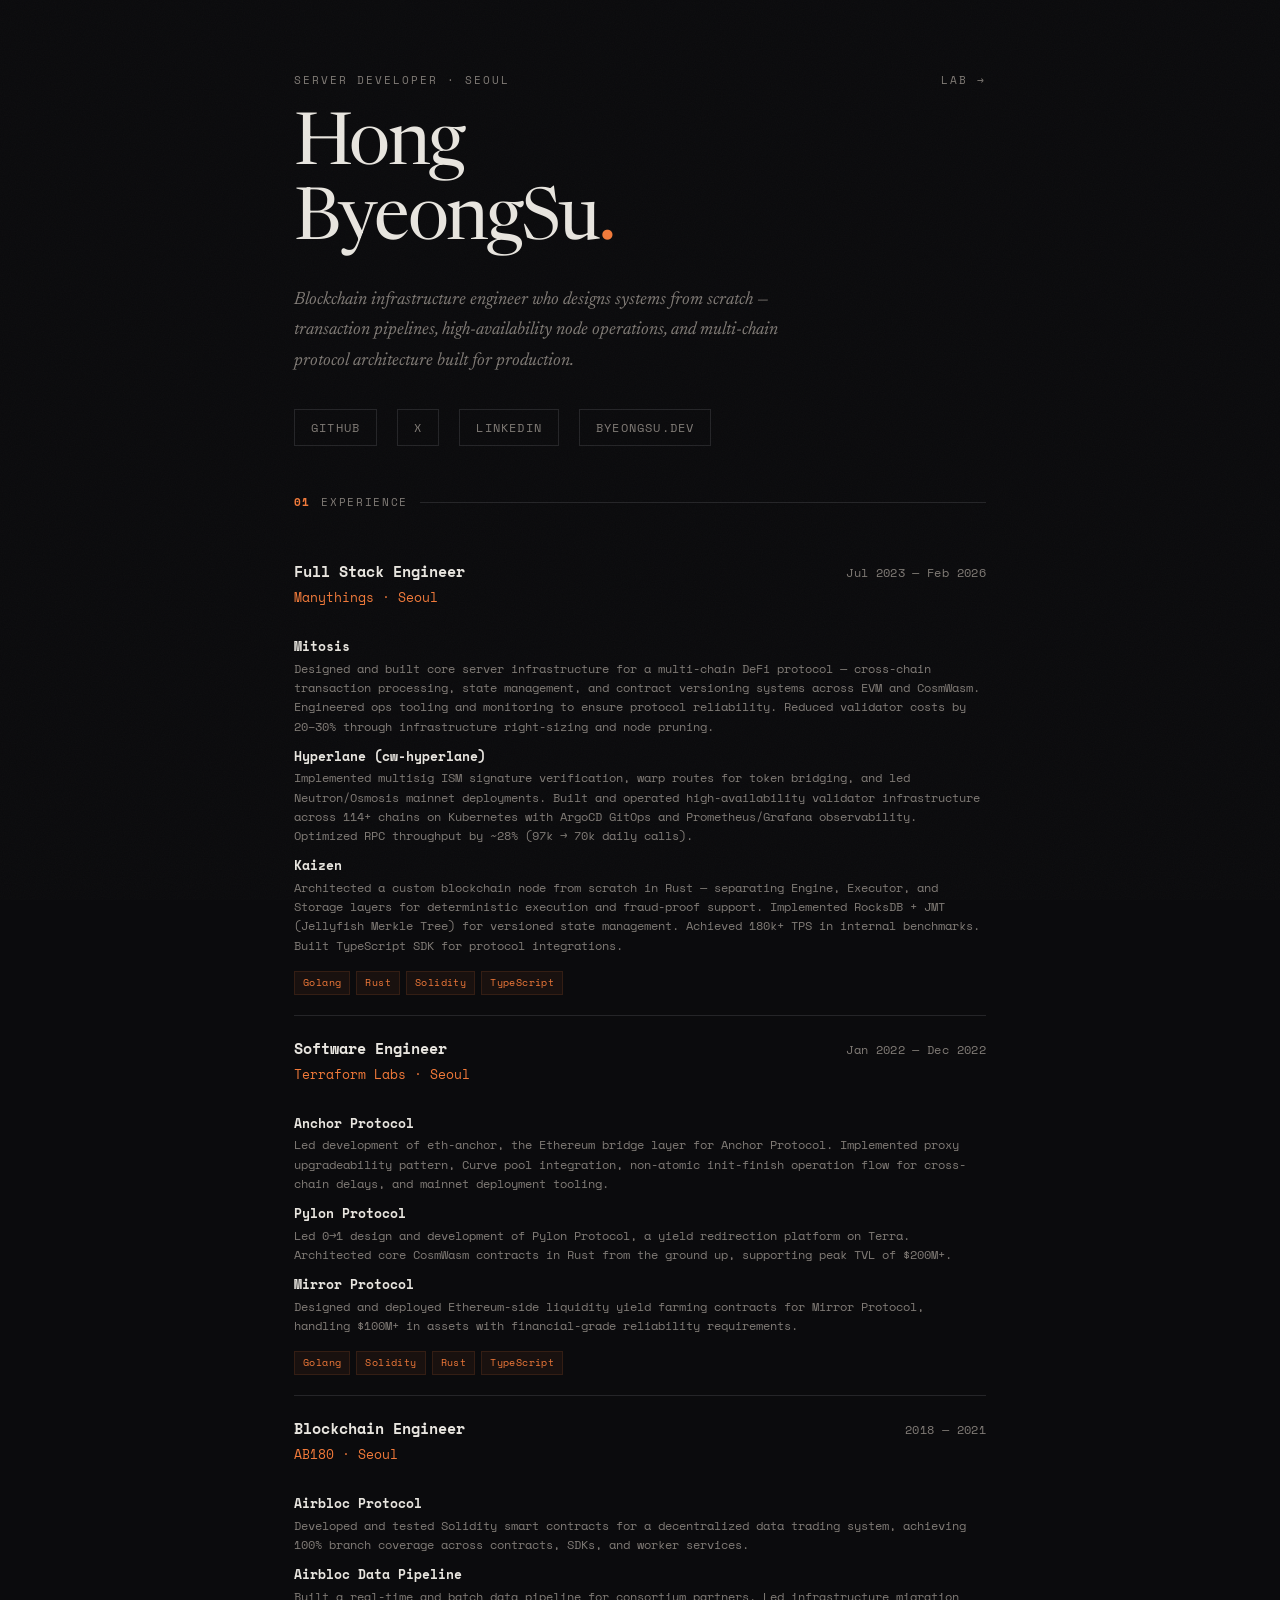
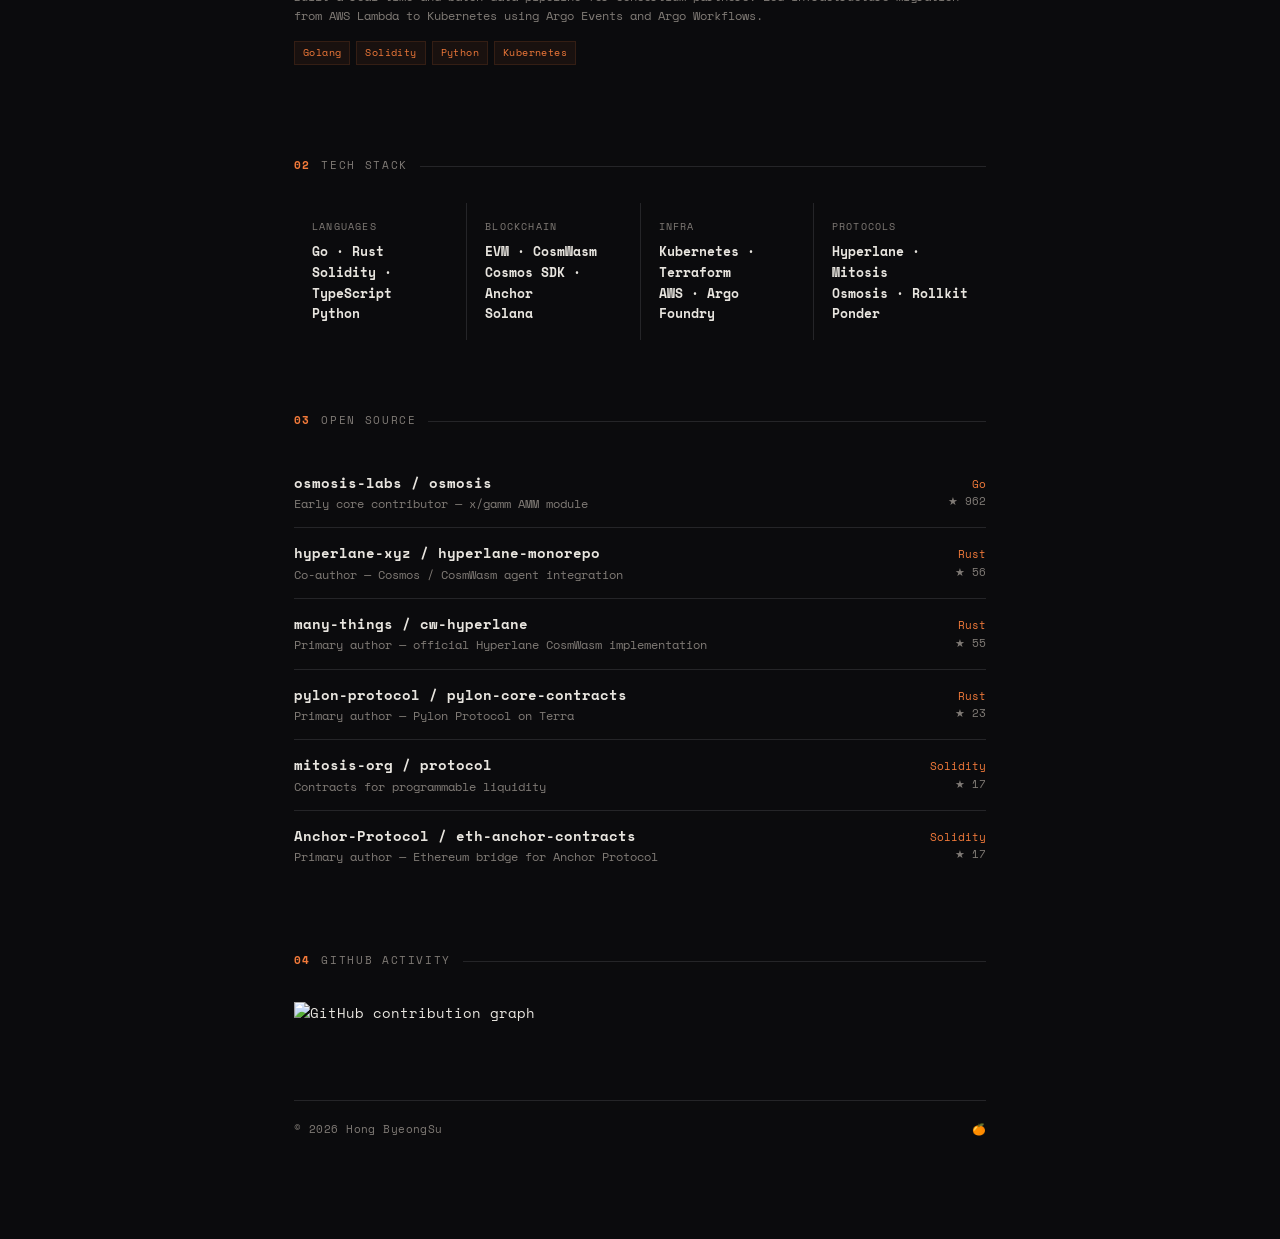
==== index.html @ ce4005f0 "Remove redundant Contact section Hero-links already surface GitHub, X, LinkedIn, and the personal si" ====
<!DOCTYPE html>
<html lang="en">
<head>
<meta charset="UTF-8">
<meta name="viewport" content="width=device-width, initial-scale=1.0">
<title>Eddy Hong — Software Engineer</title>
<link rel="preconnect" href="https://fonts.googleapis.com">
<link href="https://fonts.googleapis.com/css2?family=Space+Mono:wght@400;700&family=Newsreader:ital,opsz,wght@0,6..72,400;0,6..72,500;0,6..72,600;1,6..72,400&display=swap" rel="stylesheet">
<link rel="stylesheet" href="style.css">
</head>
<body>
<div class="noise"></div>
<div class="page">

  <!-- HERO -->
  <div class="hero">
    <div class="hero-label">
      <span>Server Developer · Seoul</span>
      <a href="lab.html" class="hero-lab-link">lab</a>
    </div>
    <div class="hero-row">
      <h1 class="hero-name">Hong<br>ByeongSu<span class="dot">.</span></h1>
    </div>
    <p class="hero-bio">Blockchain infrastructure engineer who designs systems from scratch — transaction pipelines, high-availability node operations, and multi-chain protocol architecture built for production.</p>
    <div class="hero-links">
      <a href="https://github.com/byeongsu-hong" target="_blank">GitHub</a>
      <a href="https://twitter.com/byeongsu_hong" target="_blank">X</a>
      <a href="https://www.linkedin.com/in/byeongsu-hong" target="_blank">LinkedIn</a>
      <a href="https://byeongsu.dev" target="_blank">byeongsu.dev</a>
    </div>
  </div>

  <!-- EXPERIENCE -->
  <div class="section">
    <div class="section-header">
      <span class="section-num">01</span>
      <span class="section-title">Experience</span>
      <div class="section-line"></div>
    </div>

    <div class="exp-item">
      <div class="exp-top">
        <span class="exp-role">Full Stack Engineer</span>
        <span class="exp-date">Jul 2023 — Feb 2026</span>
      </div>
      <div class="exp-company">Manythings · Seoul</div>
      <div class="exp-projects">
        <div class="exp-project-name">Mitosis</div>
        <div class="exp-desc">Designed and built core server infrastructure for a multi-chain DeFi protocol — cross-chain transaction processing, state management, and contract versioning systems across EVM and CosmWasm. Engineered ops tooling and monitoring to ensure protocol reliability. Reduced validator costs by 20–30% through infrastructure right-sizing and node pruning.</div>
        <div class="exp-project-name">Hyperlane (cw-hyperlane)</div>
        <div class="exp-desc">Implemented multisig ISM signature verification, warp routes for token bridging, and led Neutron/Osmosis mainnet deployments. Built and operated high-availability validator infrastructure across 114+ chains on Kubernetes with ArgoCD GitOps and Prometheus/Grafana observability. Optimized RPC throughput by ~28% (97k → 70k daily calls).</div>
        <div class="exp-project-name">Kaizen</div>
        <div class="exp-desc">Architected a custom blockchain node from scratch in Rust — separating Engine, Executor, and Storage layers for deterministic execution and fraud-proof support. Implemented RocksDB + JMT (Jellyfish Merkle Tree) for versioned state management. Achieved 180k+ TPS in internal benchmarks. Built TypeScript SDK for protocol integrations.</div>
      </div>
      <div class="exp-tags">
        <span class="exp-tag">Golang</span><span class="exp-tag">Rust</span><span class="exp-tag">Solidity</span><span class="exp-tag">TypeScript</span>
      </div>
    </div>

    <div class="exp-item">
      <div class="exp-top">
        <span class="exp-role">Software Engineer</span>
        <span class="exp-date">Jan 2022 — Dec 2022</span>
      </div>
      <div class="exp-company">Terraform Labs · Seoul</div>
      <div class="exp-projects">
        <div class="exp-project-name">Anchor Protocol</div>
        <div class="exp-desc">Led development of eth-anchor, the Ethereum bridge layer for Anchor Protocol. Implemented proxy upgradeability pattern, Curve pool integration, non-atomic init-finish operation flow for cross-chain delays, and mainnet deployment tooling.</div>
        <div class="exp-project-name">Pylon Protocol</div>
        <div class="exp-desc">Led 0→1 design and development of Pylon Protocol, a yield redirection platform on Terra. Architected core CosmWasm contracts in Rust from the ground up, supporting peak TVL of $200M+.</div>
        <div class="exp-project-name">Mirror Protocol</div>
        <div class="exp-desc">Designed and deployed Ethereum-side liquidity yield farming contracts for Mirror Protocol, handling $100M+ in assets with financial-grade reliability requirements.</div>
      </div>
      <div class="exp-tags">
        <span class="exp-tag">Golang</span><span class="exp-tag">Solidity</span><span class="exp-tag">Rust</span><span class="exp-tag">TypeScript</span>
      </div>
    </div>

    <div class="exp-item">
      <div class="exp-top">
        <span class="exp-role">Blockchain Engineer</span>
        <span class="exp-date">2018 — 2021</span>
      </div>
      <div class="exp-company">AB180 · Seoul</div>
      <div class="exp-projects">
        <div class="exp-project-name">Airbloc Protocol</div>
        <div class="exp-desc">Developed and tested Solidity smart contracts for a decentralized data trading system, achieving 100% branch coverage across contracts, SDKs, and worker services.</div>
        <div class="exp-project-name">Airbloc Data Pipeline</div>
        <div class="exp-desc">Built a real-time and batch data pipeline for consortium partners. Led infrastructure migration from AWS Lambda to Kubernetes using Argo Events and Argo Workflows.</div>
      </div>
      <div class="exp-tags">
        <span class="exp-tag">Golang</span><span class="exp-tag">Solidity</span><span class="exp-tag">Python</span><span class="exp-tag">Kubernetes</span>
      </div>
    </div>
  </div>

  <!-- TECH STACK -->
  <div class="section">
    <div class="section-header">
      <span class="section-num">02</span>
      <span class="section-title">Tech Stack</span>
      <div class="section-line"></div>
    </div>
    <div class="stack-grid">
      <div class="stack-cell">
        <div class="stack-label">Languages</div>
        <div class="stack-items">Go · Rust<br>Solidity · TypeScript<br>Python</div>
      </div>
      <div class="stack-cell">
        <div class="stack-label">Blockchain</div>
        <div class="stack-items">EVM · CosmWasm<br>Cosmos SDK · Anchor<br>Solana</div>
      </div>
      <div class="stack-cell">
        <div class="stack-label">Infra</div>
        <div class="stack-items">Kubernetes · Terraform<br>AWS · Argo<br>Foundry</div>
      </div>
      <div class="stack-cell">
        <div class="stack-label">Protocols</div>
        <div class="stack-items">Hyperlane · Mitosis<br>Osmosis · Rollkit<br>Ponder</div>
      </div>
    </div>
  </div>

  <!-- OPEN SOURCE -->
  <div class="section">
    <div class="section-header">
      <span class="section-num">03</span>
      <span class="section-title">Open Source</span>
      <div class="section-line"></div>
    </div>
    <div class="oss-item">
      <div>
        <a class="oss-name" href="https://github.com/osmosis-labs/osmosis" target="_blank">osmosis-labs / osmosis</a>
        <div class="oss-desc">Early core contributor — x/gamm AMM module</div>
      </div>
      <div class="project-meta"><div class="project-lang">Go</div><div class="project-stars">★ 962</div></div>
    </div>
    <div class="oss-item">
      <div>
        <a class="oss-name" href="https://github.com/hyperlane-xyz/hyperlane-monorepo" target="_blank">hyperlane-xyz / hyperlane-monorepo</a>
        <div class="oss-desc">Co-author — Cosmos / CosmWasm agent integration</div>
      </div>
      <div class="project-meta"><div class="project-lang">Rust</div><div class="project-stars">★ 56</div></div>
    </div>
    <div class="oss-item">
      <div>
        <a class="oss-name" href="https://github.com/many-things/cw-hyperlane" target="_blank">many-things / cw-hyperlane</a>
        <div class="oss-desc">Primary author — official Hyperlane CosmWasm implementation</div>
      </div>
      <div class="project-meta"><div class="project-lang">Rust</div><div class="project-stars">★ 55</div></div>
    </div>
    <div class="oss-item">
      <div>
        <a class="oss-name" href="https://github.com/pylon-protocol/pylon-core-contracts" target="_blank">pylon-protocol / pylon-core-contracts</a>
        <div class="oss-desc">Primary author — Pylon Protocol on Terra</div>
      </div>
      <div class="project-meta"><div class="project-lang">Rust</div><div class="project-stars">★ 23</div></div>
    </div>
    <div class="oss-item">
      <div>
        <a class="oss-name" href="https://github.com/mitosis-org/protocol" target="_blank">mitosis-org / protocol</a>
        <div class="oss-desc">Contracts for programmable liquidity</div>
      </div>
      <div class="project-meta"><div class="project-lang">Solidity</div><div class="project-stars">★ 17</div></div>
    </div>
    <div class="oss-item">
      <div>
        <a class="oss-name" href="https://github.com/Anchor-Protocol/eth-anchor-contracts" target="_blank">Anchor-Protocol / eth-anchor-contracts</a>
        <div class="oss-desc">Primary author — Ethereum bridge for Anchor Protocol</div>
      </div>
      <div class="project-meta"><div class="project-lang">Solidity</div><div class="project-stars">★ 17</div></div>
    </div>
  </div>

  <!-- GITHUB ACTIVITY -->
  <div class="section">
    <div class="section-header">
      <span class="section-num">04</span>
      <span class="section-title">GitHub Activity</span>
      <div class="section-line"></div>
    </div>
    <div class="gh-grass">
      <img src="https://ghchart.rshah.org/F27A3A/byeongsu-hong" alt="GitHub contribution graph" class="gh-grass-img" />
    </div>
  </div>

  <div class="footer">
    <span>© 2026 Hong ByeongSu</span>
    <span>🍊</span>
  </div>

</div>

<!-- Tweaks -->
<div id="tweaks-root"></div>
<script src="https://unpkg.com/react@18.3.1/umd/react.development.js" integrity="sha384-hD6/rw4ppMLGNu3tX5cjIb+uRZ7UkRJ6BPkLpg4hAu/6onKUg4lLsHAs9EBPT82L" crossorigin="anonymous"></script>
<script src="https://unpkg.com/react-dom@18.3.1/umd/react-dom.development.js" integrity="sha384-u6aeetuaXnQ38mYT8rp6sbXaQe3NL9t+IBXmnYxwkUI2Hw4bsp2Wvmx4yRQF1uAm" crossorigin="anonymous"></script>
<script src="https://unpkg.com/@babel/standalone@7.29.0/babel.min.js" integrity="sha384-m08KidiNqLdpJqLq95G/LEi8Qvjl/xUYll3QILypMoQ65QorJ9Lvtp2RXYGBFj1y" crossorigin="anonymous"></script>
<script type="text/babel" src="tweaks-panel.jsx"></script>
<script type="text/babel" src="app.jsx"></script>
</body>
</html>
---- style.css ----
:root {
  --bg: #0B0B0D;
  --fg: #E8E5DF;
  --dim: #807B76;
  --accent: #F27A3A;
  --accent2: #3AF2C8;
  --card: #141417;
  --border: #252528;
  --mono: 'Space Mono', monospace;
  --serif: 'Newsreader', Georgia, serif;
}

* { margin: 0; padding: 0; box-sizing: border-box; }

body {
  background: var(--bg);
  color: var(--fg);
  font-family: var(--mono);
  font-size: 14px;
  line-height: 1.6;
  -webkit-font-smoothing: antialiased;
}

::selection { background: var(--accent); color: var(--bg); }

a { color: var(--fg); text-decoration: none; transition: color 0.2s; }
a:hover { color: var(--accent); }

.noise {
  position: fixed; inset: 0; z-index: 9999; pointer-events: none; opacity: 0.025;
  background-image: url("data:image/svg+xml,%3Csvg viewBox='0 0 256 256' xmlns='http://www.w3.org/2000/svg'%3E%3Cfilter id='n'%3E%3CfeTurbulence type='fractalNoise' baseFrequency='0.85' numOctaves='4' stitchTiles='stitch'/%3E%3C/filter%3E%3Crect width='100%25' height='100%25' filter='url(%23n)'/%3E%3C/svg%3E");
  background-size: 256px;
}

.page { max-width: 740px; margin: 0 auto; padding: 72px 24px 100px; }

/* ── HERO ── */
.hero { margin-bottom: 48px; }

.hero-label {
  display: flex; justify-content: space-between; align-items: baseline;
  gap: 12px; flex-wrap: wrap;
  font-size: 11px; text-transform: uppercase; letter-spacing: 0.18em;
  color: var(--dim); margin-bottom: 20px;
}
.hero-label a { color: var(--dim); transition: color 0.2s; }
.hero-label a:hover { color: var(--accent); }
.hero-lab-link::after { content: ' →'; }

.hero-name {
  font-family: var(--serif); font-size: clamp(48px, 9vw, 72px);
  font-weight: 400; letter-spacing: -0.03em; line-height: 1.05; margin-bottom: 24px;
}
.hero-name .dot { color: var(--accent); }

.hero-bio {
  font-family: var(--serif); font-size: 18px; font-weight: 400;
  color: var(--dim); max-width: 540px; line-height: 1.7;
  font-style: italic;
}

.hero-links {
  display: flex; gap: 20px; margin-top: 32px; flex-wrap: wrap;
}
.hero-links a {
  font-size: 12px; text-transform: uppercase; letter-spacing: 0.1em;
  color: var(--dim); padding: 8px 16px;
  border: 1px solid var(--border); transition: all 0.25s;
}
.hero-links a:hover {
  color: var(--accent); border-color: var(--accent);
  box-shadow: 0 0 12px rgba(242,122,58,0.15);
}

/* ── SECTIONS ── */
.section { margin-bottom: 72px; }
.section-header {
  display: flex; align-items: center; gap: 12px;
  margin-bottom: 28px;
}
.section-num {
  font-size: 11px; color: var(--accent); letter-spacing: 0.06em;
  font-weight: 700;
}
.section-title {
  font-size: 11px; text-transform: uppercase; letter-spacing: 0.15em;
  color: var(--dim);
}
.section-line { flex: 1; height: 1px; background: var(--border); }

/* ── EXPERIENCE ── */
.exp-item {
  display: grid; grid-template-columns: 1fr; gap: 4px;
  padding: 20px 0; border-bottom: 1px solid var(--border);
  position: relative;
}
.exp-item:last-child { border-bottom: none; }

.exp-top {
  display: flex; justify-content: space-between; align-items: baseline;
  flex-wrap: wrap; gap: 8px;
}
.exp-role { font-size: 15px; font-weight: 700; }
.exp-date { font-size: 12px; color: var(--dim); letter-spacing: 0.03em; flex-shrink: 0; }
.exp-company { font-size: 13px; color: var(--accent); margin-bottom: 6px; }

.exp-projects { margin-top: 8px; }
.exp-project-name {
  font-size: 13px; font-weight: 700; color: var(--fg);
  margin-top: 10px; margin-bottom: 2px;
}
.exp-desc {
  font-size: 12px; color: var(--dim); line-height: 1.6;
}

.exp-tags {
  display: flex; flex-wrap: wrap; gap: 6px; margin-top: 12px;
}
.exp-tag {
  font-size: 10px; letter-spacing: 0.04em; padding: 3px 8px;
  background: rgba(242,122,58,0.06); color: var(--accent); border: 1px solid rgba(242,122,58,0.12);
}

/* ── GITHUB GRASS ── */
.gh-grass { width: 100%; overflow-x: auto; padding: 4px 0; }
.gh-grass-img { width: 100%; min-width: 640px; display: block; }

/* ── TECH STACK ── */
.stack-grid {
  display: grid; grid-template-columns: repeat(auto-fill, minmax(160px, 1fr)); gap: 1px;
  background: var(--border);
}
.stack-cell {
  background: var(--bg); padding: 16px 18px;
}
.stack-label { font-size: 10px; text-transform: uppercase; letter-spacing: 0.12em; color: var(--dim); margin-bottom: 6px; }
.stack-items { font-size: 13px; font-weight: 700; line-height: 1.6; }

/* ── PROJECTS ── */
.project-list { display: flex; flex-direction: column; gap: 1px; background: var(--border); }

.project-card {
  background: var(--bg); padding: 20px 24px;
  display: grid; grid-template-columns: 1fr auto; gap: 12px; align-items: start;
  transition: background 0.2s;
}
.project-card:hover { background: var(--card); }

.project-name { font-size: 15px; font-weight: 700; }
.project-name .live-dot {
  display: inline-block; width: 6px; height: 6px; border-radius: 50%;
  background: var(--accent2); margin-left: 8px; vertical-align: middle;
  box-shadow: 0 0 6px rgba(58,242,200,0.4);
}
.project-desc { font-size: 12px; color: var(--dim); line-height: 1.5; margin-top: 4px; }
.project-meta { text-align: right; flex-shrink: 0; }
.project-lang { font-size: 11px; color: var(--accent); }
.project-stars { font-size: 11px; color: var(--dim); }

/* ── OSS ── */
.oss-item {
  padding: 14px 0; border-bottom: 1px solid var(--border);
  display: grid; grid-template-columns: 1fr auto; gap: 12px; align-items: baseline;
}
.oss-item:last-child { border-bottom: none; }
.oss-name { font-size: 14px; font-weight: 700; }
.oss-desc { font-size: 12px; color: var(--dim); }

/* ── FOOTER ── */
.footer {
  margin-top: 64px; padding-top: 20px; border-top: 1px solid var(--border);
  font-size: 11px; color: var(--dim); letter-spacing: 0.04em;
  display: flex; justify-content: space-between; align-items: center;
}

/* ── ANIMATIONS ── */
@keyframes fadeUp {
  from { opacity: 0; transform: translateY(20px); }
  to { opacity: 1; transform: translateY(0); }
}
.hero { animation: fadeUp 0.7s ease both; }
.section:nth-of-type(1) { animation: fadeUp 0.7s 0.08s ease both; }
.section:nth-of-type(2) { animation: fadeUp 0.7s 0.14s ease both; }
.section:nth-of-type(3) { animation: fadeUp 0.7s 0.20s ease both; }
.section:nth-of-type(4) { animation: fadeUp 0.7s 0.26s ease both; }
.section:nth-of-type(5) { animation: fadeUp 0.7s 0.32s ease both; }
.footer { animation: fadeUp 0.7s 0.38s ease both; }

/* ── HERO ROW ── */
.hero-row {
  margin-bottom: 24px;
}
.hero-name { margin-bottom: 0; }

@media (max-width: 600px) {
  .page { padding: 48px 16px 72px; }
  .exp-top { flex-direction: column; }
  .project-card { grid-template-columns: 1fr; }
  .stack-grid { grid-template-columns: 1fr 1fr; }
}

@media print {
  @page {
    size: A4;
    margin: 16mm 18mm;
  }

  :root {
    --bg: #ffffff;
    --fg: #111111;
    --dim: #555555;
    --accent: #c45e1a;
    --accent2: #1abf98;
    --card: #f5f5f5;
    --border: #dddddd;
  }

  * { animation: none !important; transition: none !important; }

  body { background: #fff; font-size: 12px; }

  .noise, #tweaks-root, .hero-lab-link { display: none !important; }

  .page { max-width: 100%; padding: 0; }

  .hero { margin-bottom: 28px; }
  .hero-name { font-size: 42px; }
  .hero-bio { font-size: 14px; }

  .hero-links a {
    padding: 4px 10px;
    border-color: var(--border);
    color: var(--dim);
  }
  .hero-links a:hover { box-shadow: none; }

  .section { margin-bottom: 28px; }
  .section-header { margin-bottom: 14px; }

  .stack-grid, .project-list {
    gap: 0;
    background: transparent;
    border: 1px solid var(--border);
  }
  .stack-cell, .project-card {
    border-bottom: 1px solid var(--border);
    border-right: 1px solid var(--border);
  }
  .stack-cell:last-child { border-bottom: none; }

  .project-card { grid-template-columns: 1fr; }

  .exp-item, .oss-item, .project-card, .stack-cell { break-inside: avoid; }

  /* hide GitHub grass — won't print usefully */
  .section:has(.gh-grass) { display: none; }

  .footer { margin-top: 24px; padding-top: 12px; }

  a { color: inherit; }
  a[href]::after {
    content: " (" attr(href) ")";
    font-size: 9px;
    color: var(--dim);
  }
  .hero-links a::after,
  .project-card::after,
  .oss-name::after { content: none; }
}
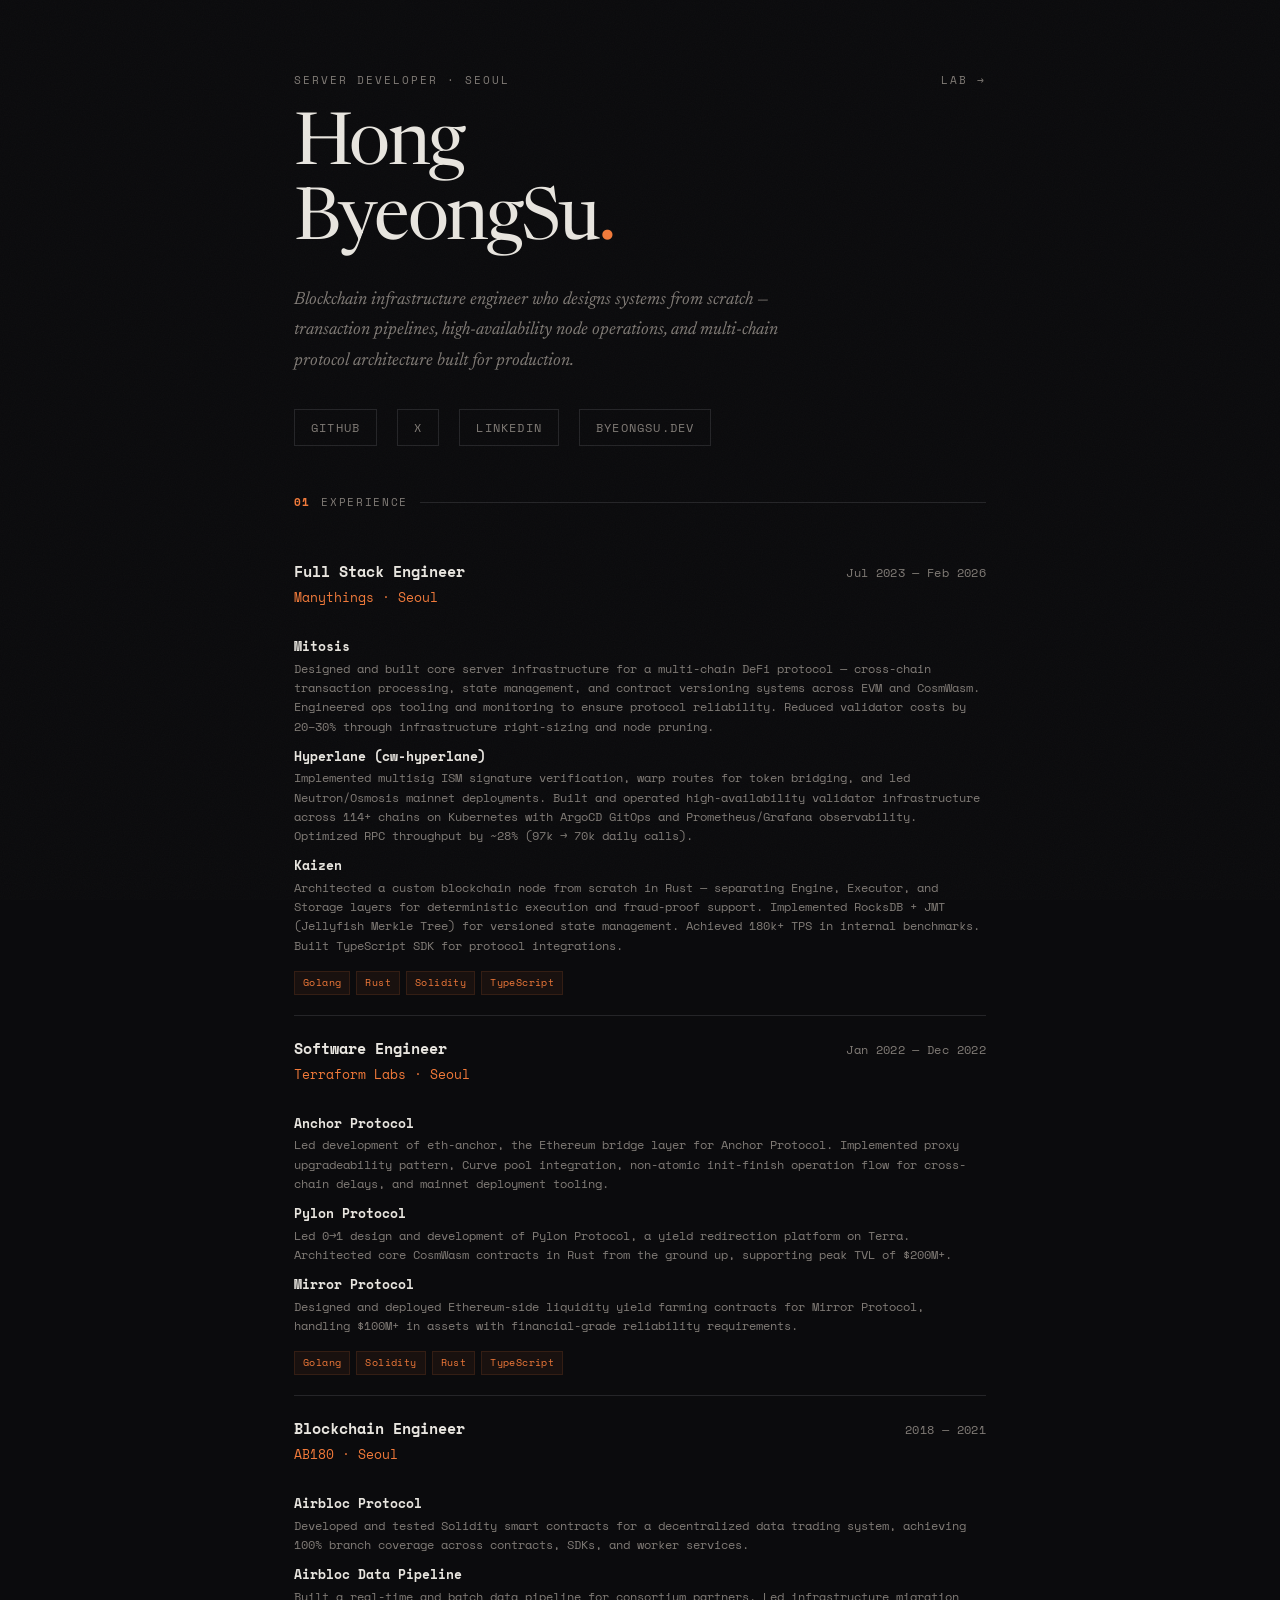
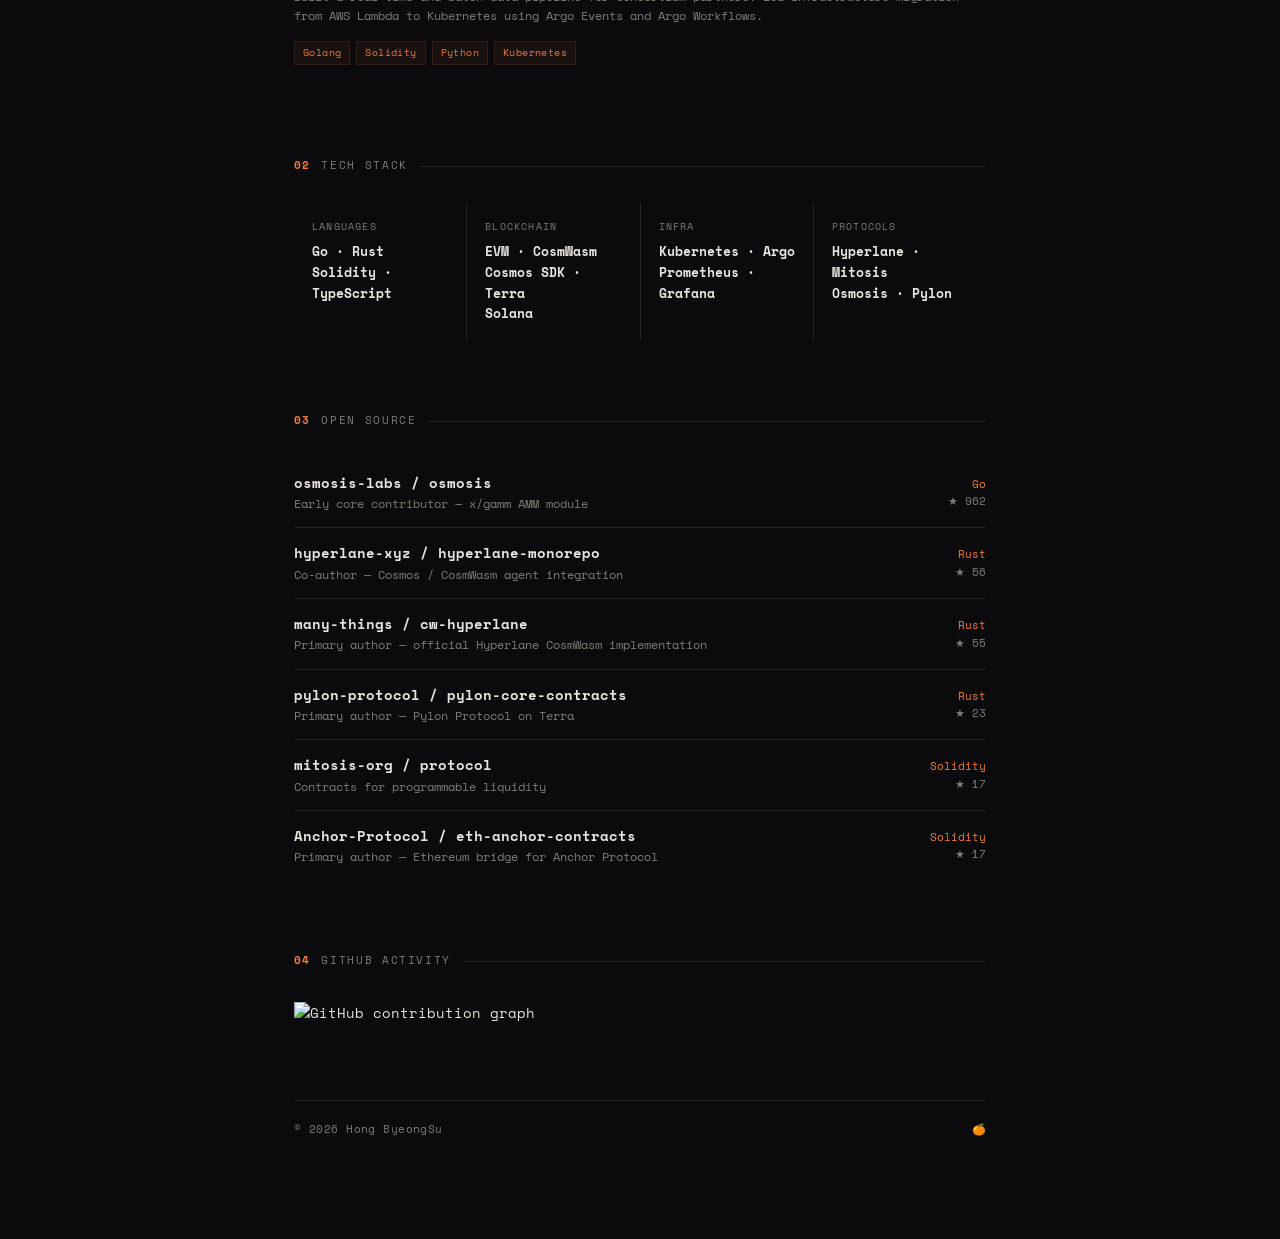
==== commit 8e53185e: "Trim and recategorize tech stack Drop items with no real footprint (Python, AWS, Terraform, Rollkit," ====
--- a/index.html
+++ b/index.html
@@ -104,19 +104,19 @@
     <div class="stack-grid">
       <div class="stack-cell">
         <div class="stack-label">Languages</div>
-        <div class="stack-items">Go · Rust<br>Solidity · TypeScript<br>Python</div>
+        <div class="stack-items">Go · Rust<br>Solidity · TypeScript</div>
       </div>
       <div class="stack-cell">
         <div class="stack-label">Blockchain</div>
-        <div class="stack-items">EVM · CosmWasm<br>Cosmos SDK · Anchor<br>Solana</div>
+        <div class="stack-items">EVM · CosmWasm<br>Cosmos SDK · Terra<br>Solana</div>
       </div>
       <div class="stack-cell">
         <div class="stack-label">Infra</div>
-        <div class="stack-items">Kubernetes · Terraform<br>AWS · Argo<br>Foundry</div>
+        <div class="stack-items">Kubernetes · Argo<br>Prometheus · Grafana</div>
       </div>
       <div class="stack-cell">
         <div class="stack-label">Protocols</div>
-        <div class="stack-items">Hyperlane · Mitosis<br>Osmosis · Rollkit<br>Ponder</div>
+        <div class="stack-items">Hyperlane · Mitosis<br>Osmosis · Pylon</div>
       </div>
     </div>
   </div>
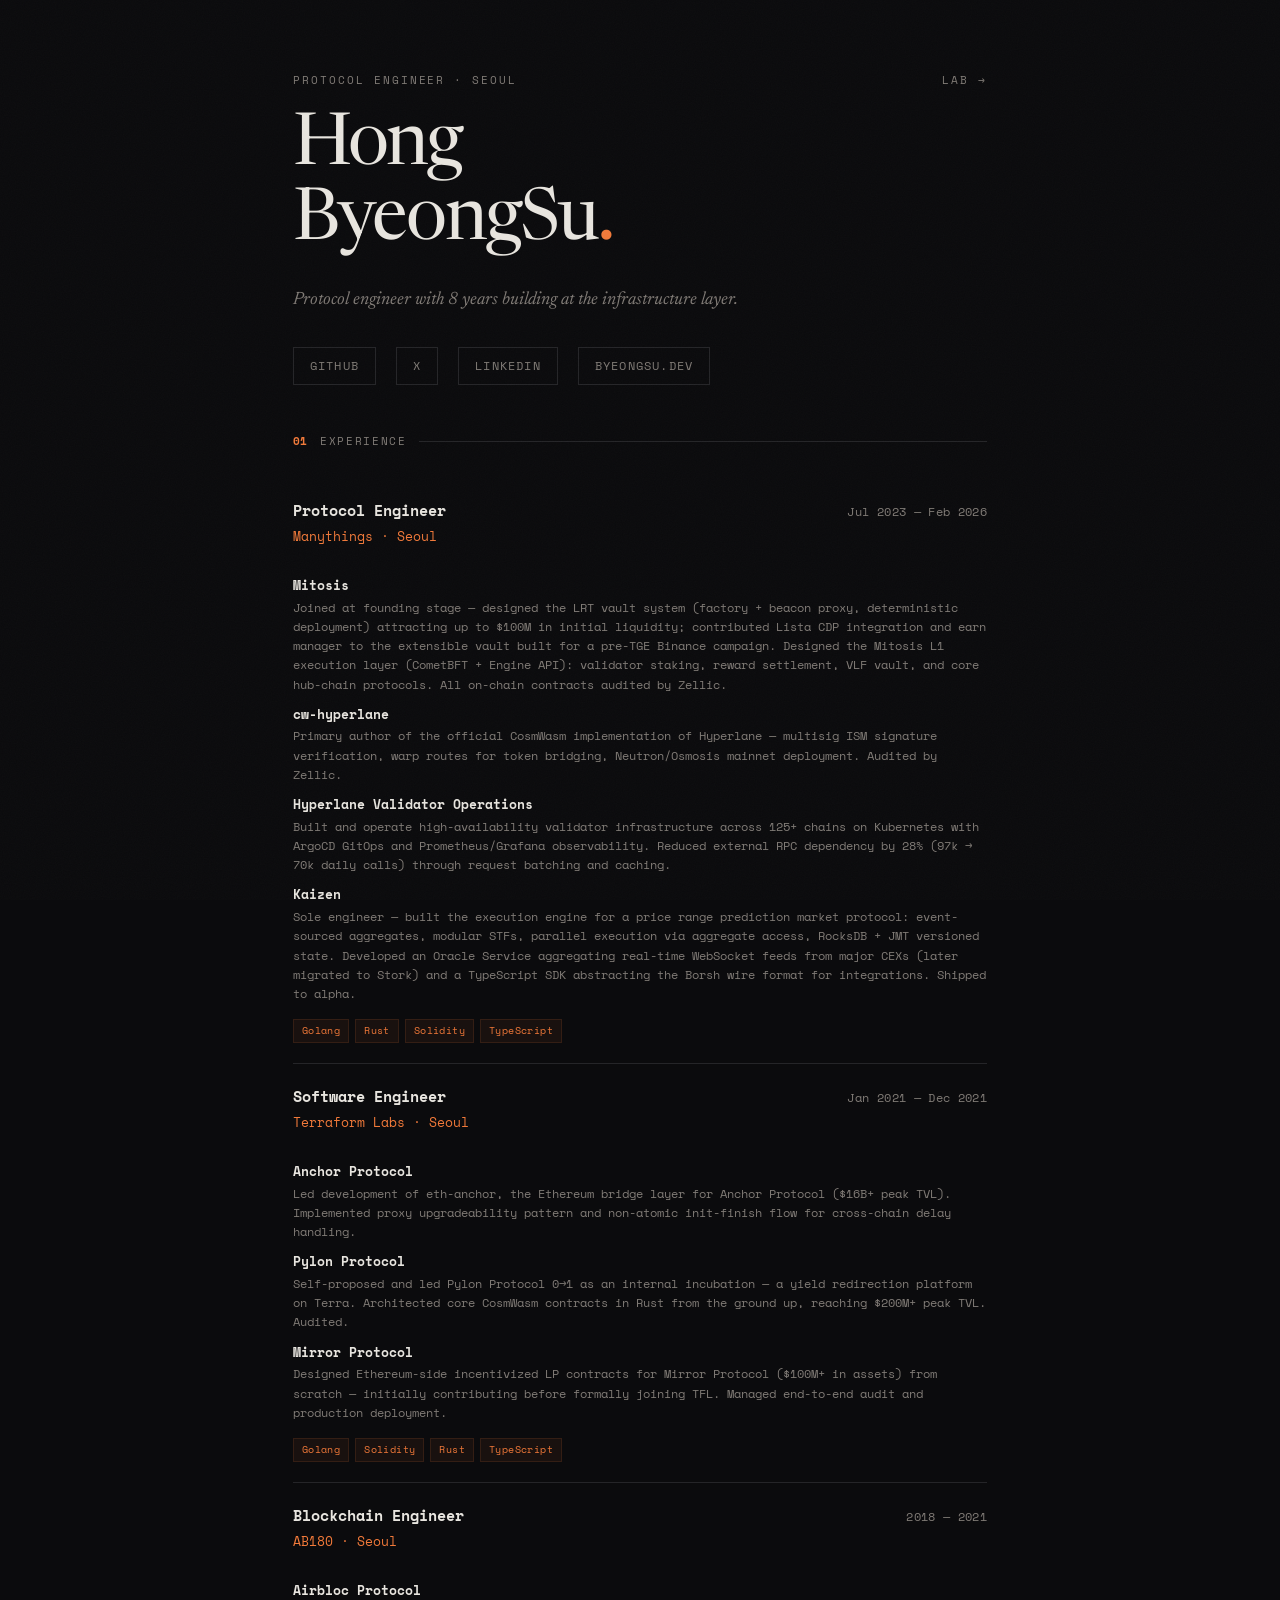
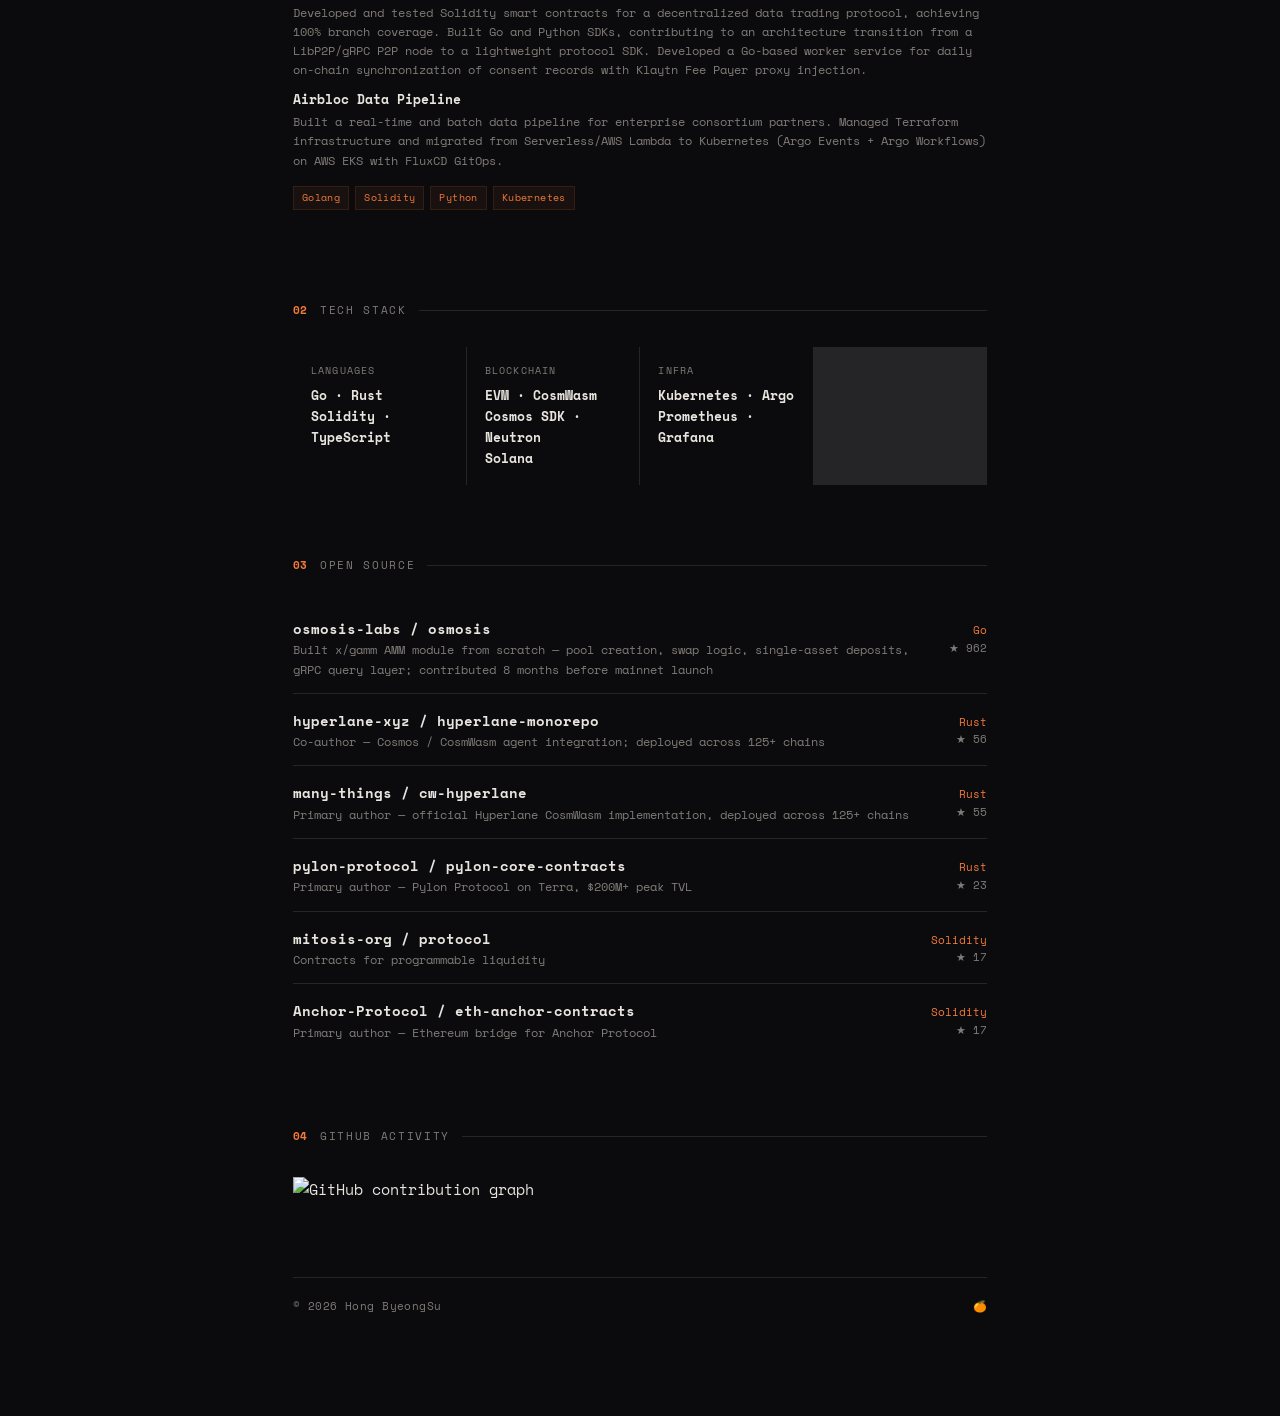
==== commit fc930f00: "Update content, meta tags, and switch to production React builds Co-Authored-By: Claude Sonnet 4.6 <" ====
--- a/index.html
+++ b/index.html
@@ -3,9 +3,17 @@
 <head>
 <meta charset="UTF-8">
 <meta name="viewport" content="width=device-width, initial-scale=1.0">
-<title>Eddy Hong — Software Engineer</title>
+<title>Eddy Hong — Protocol Engineer</title>
+<meta name="description" content="Eddy Hong — Protocol engineer with 8 years building blockchain infrastructure.">
+<meta property="og:title" content="Eddy Hong — Protocol Engineer">
+<meta property="og:description" content="Protocol engineer with 8 years building blockchain infrastructure.">
+<meta property="og:type" content="website">
 <link rel="preconnect" href="https://fonts.googleapis.com">
-<link href="https://fonts.googleapis.com/css2?family=Space+Mono:wght@400;700&family=Newsreader:ital,opsz,wght@0,6..72,400;0,6..72,500;0,6..72,600;1,6..72,400&display=swap" rel="stylesheet">
+<link rel="preconnect" href="https://fonts.gstatic.com" crossorigin>
+<link rel="dns-prefetch" href="https://fonts.googleapis.com">
+<link rel="dns-prefetch" href="https://fonts.gstatic.com">
+<link rel="preconnect" href="https://unpkg.com">
+<link href="https://fonts.googleapis.com/css2?family=Space+Mono:wght@400;700&family=Newsreader:ital,opsz,wght@0,6..72,400;1,6..72,400&display=swap" rel="stylesheet">
 <link rel="stylesheet" href="style.css">
 </head>
 <body>
@@ -15,18 +23,16 @@
   <!-- HERO -->
   <div class="hero">
     <div class="hero-label">
-      <span>Server Developer · Seoul</span>
+      <span>Protocol Engineer · Seoul</span>
       <a href="lab.html" class="hero-lab-link">lab</a>
     </div>
-    <div class="hero-row">
-      <h1 class="hero-name">Hong<br>ByeongSu<span class="dot">.</span></h1>
-    </div>
-    <p class="hero-bio">Blockchain infrastructure engineer who designs systems from scratch — transaction pipelines, high-availability node operations, and multi-chain protocol architecture built for production.</p>
+    <h1 class="hero-name">Hong<br>ByeongSu<span class="dot" aria-hidden="true">.</span></h1>
+    <p class="hero-bio">Protocol engineer with 8 years building at the infrastructure layer.</p>
     <div class="hero-links">
-      <a href="https://github.com/byeongsu-hong" target="_blank">GitHub</a>
-      <a href="https://twitter.com/byeongsu_hong" target="_blank">X</a>
-      <a href="https://www.linkedin.com/in/byeongsu-hong" target="_blank">LinkedIn</a>
-      <a href="https://byeongsu.dev" target="_blank">byeongsu.dev</a>
+      <a href="https://github.com/byeongsu-hong" target="_blank" rel="noopener noreferrer">GitHub</a>
+      <a href="https://twitter.com/byeongsu_hong" target="_blank" rel="noopener noreferrer">X</a>
+      <a href="https://www.linkedin.com/in/byeongsu-hong" target="_blank" rel="noopener noreferrer">LinkedIn</a>
+      <a href="https://byeongsu.dev" target="_blank" rel="noopener noreferrer">byeongsu.dev</a>
     </div>
   </div>
 
@@ -40,17 +46,19 @@
 
     <div class="exp-item">
       <div class="exp-top">
-        <span class="exp-role">Full Stack Engineer</span>
+        <span class="exp-role">Protocol Engineer</span>
         <span class="exp-date">Jul 2023 — Feb 2026</span>
       </div>
       <div class="exp-company">Manythings · Seoul</div>
       <div class="exp-projects">
         <div class="exp-project-name">Mitosis</div>
-        <div class="exp-desc">Designed and built core server infrastructure for a multi-chain DeFi protocol — cross-chain transaction processing, state management, and contract versioning systems across EVM and CosmWasm. Engineered ops tooling and monitoring to ensure protocol reliability. Reduced validator costs by 20–30% through infrastructure right-sizing and node pruning.</div>
-        <div class="exp-project-name">Hyperlane (cw-hyperlane)</div>
-        <div class="exp-desc">Implemented multisig ISM signature verification, warp routes for token bridging, and led Neutron/Osmosis mainnet deployments. Built and operated high-availability validator infrastructure across 114+ chains on Kubernetes with ArgoCD GitOps and Prometheus/Grafana observability. Optimized RPC throughput by ~28% (97k → 70k daily calls).</div>
+        <div class="exp-desc">Joined at founding stage — designed the LRT vault system (factory + beacon proxy, deterministic deployment) attracting up to $100M in initial liquidity; contributed Lista CDP integration and earn manager to the extensible vault built for a pre-TGE Binance campaign. Designed the Mitosis L1 execution layer (CometBFT + Engine API): validator staking, reward settlement, VLF vault, and core hub-chain protocols. All on-chain contracts audited by Zellic.</div>
+        <div class="exp-project-name">cw-hyperlane</div>
+        <div class="exp-desc">Primary author of the official CosmWasm implementation of Hyperlane — multisig ISM signature verification, warp routes for token bridging, Neutron/Osmosis mainnet deployment. Audited by Zellic.</div>
+        <div class="exp-project-name">Hyperlane Validator Operations</div>
+        <div class="exp-desc">Built and operate high-availability validator infrastructure across 125+ chains on Kubernetes with ArgoCD GitOps and Prometheus/Grafana observability. Reduced external RPC dependency by 28% (97k → 70k daily calls) through request batching and caching.</div>
         <div class="exp-project-name">Kaizen</div>
-        <div class="exp-desc">Architected a custom blockchain node from scratch in Rust — separating Engine, Executor, and Storage layers for deterministic execution and fraud-proof support. Implemented RocksDB + JMT (Jellyfish Merkle Tree) for versioned state management. Achieved 180k+ TPS in internal benchmarks. Built TypeScript SDK for protocol integrations.</div>
+        <div class="exp-desc">Sole engineer — built the execution engine for a price range prediction market protocol: event-sourced aggregates, modular STFs, parallel execution via aggregate access, RocksDB + JMT versioned state. Developed an Oracle Service aggregating real-time WebSocket feeds from major CEXs (later migrated to Stork) and a TypeScript SDK abstracting the Borsh wire format for integrations. Shipped to alpha.</div>
       </div>
       <div class="exp-tags">
         <span class="exp-tag">Golang</span><span class="exp-tag">Rust</span><span class="exp-tag">Solidity</span><span class="exp-tag">TypeScript</span>
@@ -60,16 +68,16 @@
     <div class="exp-item">
       <div class="exp-top">
         <span class="exp-role">Software Engineer</span>
-        <span class="exp-date">Jan 2022 — Dec 2022</span>
+        <span class="exp-date">Jan 2021 — Dec 2021</span>
       </div>
       <div class="exp-company">Terraform Labs · Seoul</div>
       <div class="exp-projects">
         <div class="exp-project-name">Anchor Protocol</div>
-        <div class="exp-desc">Led development of eth-anchor, the Ethereum bridge layer for Anchor Protocol. Implemented proxy upgradeability pattern, Curve pool integration, non-atomic init-finish operation flow for cross-chain delays, and mainnet deployment tooling.</div>
+        <div class="exp-desc">Led development of eth-anchor, the Ethereum bridge layer for Anchor Protocol ($16B+ peak TVL). Implemented proxy upgradeability pattern and non-atomic init-finish flow for cross-chain delay handling.</div>
         <div class="exp-project-name">Pylon Protocol</div>
-        <div class="exp-desc">Led 0→1 design and development of Pylon Protocol, a yield redirection platform on Terra. Architected core CosmWasm contracts in Rust from the ground up, supporting peak TVL of $200M+.</div>
+        <div class="exp-desc">Self-proposed and led Pylon Protocol 0→1 as an internal incubation — a yield redirection platform on Terra. Architected core CosmWasm contracts in Rust from the ground up, reaching $200M+ peak TVL. Audited.</div>
         <div class="exp-project-name">Mirror Protocol</div>
-        <div class="exp-desc">Designed and deployed Ethereum-side liquidity yield farming contracts for Mirror Protocol, handling $100M+ in assets with financial-grade reliability requirements.</div>
+        <div class="exp-desc">Designed Ethereum-side incentivized LP contracts for Mirror Protocol ($100M+ in assets) from scratch — initially contributing before formally joining TFL. Managed end-to-end audit and production deployment.</div>
       </div>
       <div class="exp-tags">
         <span class="exp-tag">Golang</span><span class="exp-tag">Solidity</span><span class="exp-tag">Rust</span><span class="exp-tag">TypeScript</span>
@@ -84,9 +92,9 @@
       <div class="exp-company">AB180 · Seoul</div>
       <div class="exp-projects">
         <div class="exp-project-name">Airbloc Protocol</div>
-        <div class="exp-desc">Developed and tested Solidity smart contracts for a decentralized data trading system, achieving 100% branch coverage across contracts, SDKs, and worker services.</div>
+        <div class="exp-desc">Developed and tested Solidity smart contracts for a decentralized data trading protocol, achieving 100% branch coverage. Built Go and Python SDKs, contributing to an architecture transition from a LibP2P/gRPC P2P node to a lightweight protocol SDK. Developed a Go-based worker service for daily on-chain synchronization of consent records with Klaytn Fee Payer proxy injection.</div>
         <div class="exp-project-name">Airbloc Data Pipeline</div>
-        <div class="exp-desc">Built a real-time and batch data pipeline for consortium partners. Led infrastructure migration from AWS Lambda to Kubernetes using Argo Events and Argo Workflows.</div>
+        <div class="exp-desc">Built a real-time and batch data pipeline for enterprise consortium partners. Managed Terraform infrastructure and migrated from Serverless/AWS Lambda to Kubernetes (Argo Events + Argo Workflows) on AWS EKS with FluxCD GitOps.</div>
       </div>
       <div class="exp-tags">
         <span class="exp-tag">Golang</span><span class="exp-tag">Solidity</span><span class="exp-tag">Python</span><span class="exp-tag">Kubernetes</span>
@@ -108,16 +116,12 @@
       </div>
       <div class="stack-cell">
         <div class="stack-label">Blockchain</div>
-        <div class="stack-items">EVM · CosmWasm<br>Cosmos SDK · Terra<br>Solana</div>
+        <div class="stack-items">EVM · CosmWasm<br>Cosmos SDK · Neutron<br>Solana</div>
       </div>
       <div class="stack-cell">
         <div class="stack-label">Infra</div>
         <div class="stack-items">Kubernetes · Argo<br>Prometheus · Grafana</div>
       </div>
-      <div class="stack-cell">
-        <div class="stack-label">Protocols</div>
-        <div class="stack-items">Hyperlane · Mitosis<br>Osmosis · Pylon</div>
-      </div>
     </div>
   </div>
 
@@ -130,42 +134,42 @@
     </div>
     <div class="oss-item">
       <div>
-        <a class="oss-name" href="https://github.com/osmosis-labs/osmosis" target="_blank">osmosis-labs / osmosis</a>
-        <div class="oss-desc">Early core contributor — x/gamm AMM module</div>
+        <a class="oss-name" href="https://github.com/osmosis-labs/osmosis" target="_blank" rel="noopener noreferrer">osmosis-labs / osmosis</a>
+        <div class="oss-desc">Built x/gamm AMM module from scratch — pool creation, swap logic, single-asset deposits, gRPC query layer; contributed 8 months before mainnet launch</div>
       </div>
       <div class="project-meta"><div class="project-lang">Go</div><div class="project-stars">★ 962</div></div>
     </div>
     <div class="oss-item">
       <div>
-        <a class="oss-name" href="https://github.com/hyperlane-xyz/hyperlane-monorepo" target="_blank">hyperlane-xyz / hyperlane-monorepo</a>
-        <div class="oss-desc">Co-author — Cosmos / CosmWasm agent integration</div>
+        <a class="oss-name" href="https://github.com/hyperlane-xyz/hyperlane-monorepo" target="_blank" rel="noopener noreferrer">hyperlane-xyz / hyperlane-monorepo</a>
+        <div class="oss-desc">Co-author — Cosmos / CosmWasm agent integration; deployed across 125+ chains</div>
       </div>
       <div class="project-meta"><div class="project-lang">Rust</div><div class="project-stars">★ 56</div></div>
     </div>
     <div class="oss-item">
       <div>
-        <a class="oss-name" href="https://github.com/many-things/cw-hyperlane" target="_blank">many-things / cw-hyperlane</a>
-        <div class="oss-desc">Primary author — official Hyperlane CosmWasm implementation</div>
+        <a class="oss-name" href="https://github.com/many-things/cw-hyperlane" target="_blank" rel="noopener noreferrer">many-things / cw-hyperlane</a>
+        <div class="oss-desc">Primary author — official Hyperlane CosmWasm implementation, deployed across 125+ chains</div>
       </div>
       <div class="project-meta"><div class="project-lang">Rust</div><div class="project-stars">★ 55</div></div>
     </div>
     <div class="oss-item">
       <div>
-        <a class="oss-name" href="https://github.com/pylon-protocol/pylon-core-contracts" target="_blank">pylon-protocol / pylon-core-contracts</a>
-        <div class="oss-desc">Primary author — Pylon Protocol on Terra</div>
+        <a class="oss-name" href="https://github.com/pylon-protocol/pylon-core-contracts" target="_blank" rel="noopener noreferrer">pylon-protocol / pylon-core-contracts</a>
+        <div class="oss-desc">Primary author — Pylon Protocol on Terra, $200M+ peak TVL</div>
       </div>
       <div class="project-meta"><div class="project-lang">Rust</div><div class="project-stars">★ 23</div></div>
     </div>
     <div class="oss-item">
       <div>
-        <a class="oss-name" href="https://github.com/mitosis-org/protocol" target="_blank">mitosis-org / protocol</a>
+        <a class="oss-name" href="https://github.com/mitosis-org/protocol" target="_blank" rel="noopener noreferrer">mitosis-org / protocol</a>
         <div class="oss-desc">Contracts for programmable liquidity</div>
       </div>
       <div class="project-meta"><div class="project-lang">Solidity</div><div class="project-stars">★ 17</div></div>
     </div>
     <div class="oss-item">
       <div>
-        <a class="oss-name" href="https://github.com/Anchor-Protocol/eth-anchor-contracts" target="_blank">Anchor-Protocol / eth-anchor-contracts</a>
+        <a class="oss-name" href="https://github.com/Anchor-Protocol/eth-anchor-contracts" target="_blank" rel="noopener noreferrer">Anchor-Protocol / eth-anchor-contracts</a>
         <div class="oss-desc">Primary author — Ethereum bridge for Anchor Protocol</div>
       </div>
       <div class="project-meta"><div class="project-lang">Solidity</div><div class="project-stars">★ 17</div></div>
@@ -180,7 +184,7 @@
       <div class="section-line"></div>
     </div>
     <div class="gh-grass">
-      <img src="https://ghchart.rshah.org/F27A3A/byeongsu-hong" alt="GitHub contribution graph" class="gh-grass-img" />
+      <img src="https://ghchart.rshah.org/F27A3A/byeongsu-hong" alt="GitHub contribution graph" class="gh-grass-img" loading="lazy" decoding="async" />
     </div>
   </div>
 
@@ -193,9 +197,9 @@
 
 <!-- Tweaks -->
 <div id="tweaks-root"></div>
-<script src="https://unpkg.com/react@18.3.1/umd/react.development.js" integrity="sha384-hD6/rw4ppMLGNu3tX5cjIb+uRZ7UkRJ6BPkLpg4hAu/6onKUg4lLsHAs9EBPT82L" crossorigin="anonymous"></script>
-<script src="https://unpkg.com/react-dom@18.3.1/umd/react-dom.development.js" integrity="sha384-u6aeetuaXnQ38mYT8rp6sbXaQe3NL9t+IBXmnYxwkUI2Hw4bsp2Wvmx4yRQF1uAm" crossorigin="anonymous"></script>
-<script src="https://unpkg.com/@babel/standalone@7.29.0/babel.min.js" integrity="sha384-m08KidiNqLdpJqLq95G/LEi8Qvjl/xUYll3QILypMoQ65QorJ9Lvtp2RXYGBFj1y" crossorigin="anonymous"></script>
+<script src="https://unpkg.com/react@18.3.1/umd/react.production.min.js" integrity="sha384-DGyLxAyjq0f9SPpVevD6IgztCFlnMF6oW/XQGmfe+IsZ8TqEiDrcHkMLKI6fiB/Z" crossorigin="anonymous" defer></script>
+<script src="https://unpkg.com/react-dom@18.3.1/umd/react-dom.production.min.js" integrity="sha384-gTGxhz21lVGYNMcdJOyq01Edg0jhn/c22nsx0kyqP0TxaV5WVdsSH1fSDUf5YJj1" crossorigin="anonymous" defer></script>
+<script src="https://unpkg.com/@babel/standalone@7.29.0/babel.min.js" integrity="sha384-m08KidiNqLdpJqLq95G/LEi8Qvjl/xUYll3QILypMoQ65QorJ9Lvtp2RXYGBFj1y" crossorigin="anonymous" defer></script>
 <script type="text/babel" src="tweaks-panel.jsx"></script>
 <script type="text/babel" src="app.jsx"></script>
 </body>
--- a/style.css
+++ b/style.css
@@ -32,7 +32,14 @@
   background-size: 256px;
 }
 
-.page { max-width: 740px; margin: 0 auto; padding: 72px 24px 100px; }
+.page { max-width: clamp(740px, 58vw, 920px); margin: 0 auto; padding: 72px 24px 100px; }
+
+@media (min-width: 1280px) {
+  body { font-size: 15px; }
+}
+@media (min-width: 1600px) {
+  body { font-size: 16px; }
+}
 
 /* ── HERO ── */
 .hero { margin-bottom: 48px; }
@@ -179,18 +186,12 @@
   to { opacity: 1; transform: translateY(0); }
 }
 .hero { animation: fadeUp 0.7s ease both; }
-.section:nth-of-type(1) { animation: fadeUp 0.7s 0.08s ease both; }
-.section:nth-of-type(2) { animation: fadeUp 0.7s 0.14s ease both; }
-.section:nth-of-type(3) { animation: fadeUp 0.7s 0.20s ease both; }
-.section:nth-of-type(4) { animation: fadeUp 0.7s 0.26s ease both; }
-.section:nth-of-type(5) { animation: fadeUp 0.7s 0.32s ease both; }
+.section:nth-of-type(2) { animation: fadeUp 0.7s 0.08s ease both; }
+.section:nth-of-type(3) { animation: fadeUp 0.7s 0.14s ease both; }
+.section:nth-of-type(4) { animation: fadeUp 0.7s 0.20s ease both; }
+.section:nth-of-type(5) { animation: fadeUp 0.7s 0.26s ease both; }
 .footer { animation: fadeUp 0.7s 0.38s ease both; }
 
-/* ── HERO ROW ── */
-.hero-row {
-  margin-bottom: 24px;
-}
-.hero-name { margin-bottom: 0; }
 
 @media (max-width: 600px) {
   .page { padding: 48px 16px 72px; }
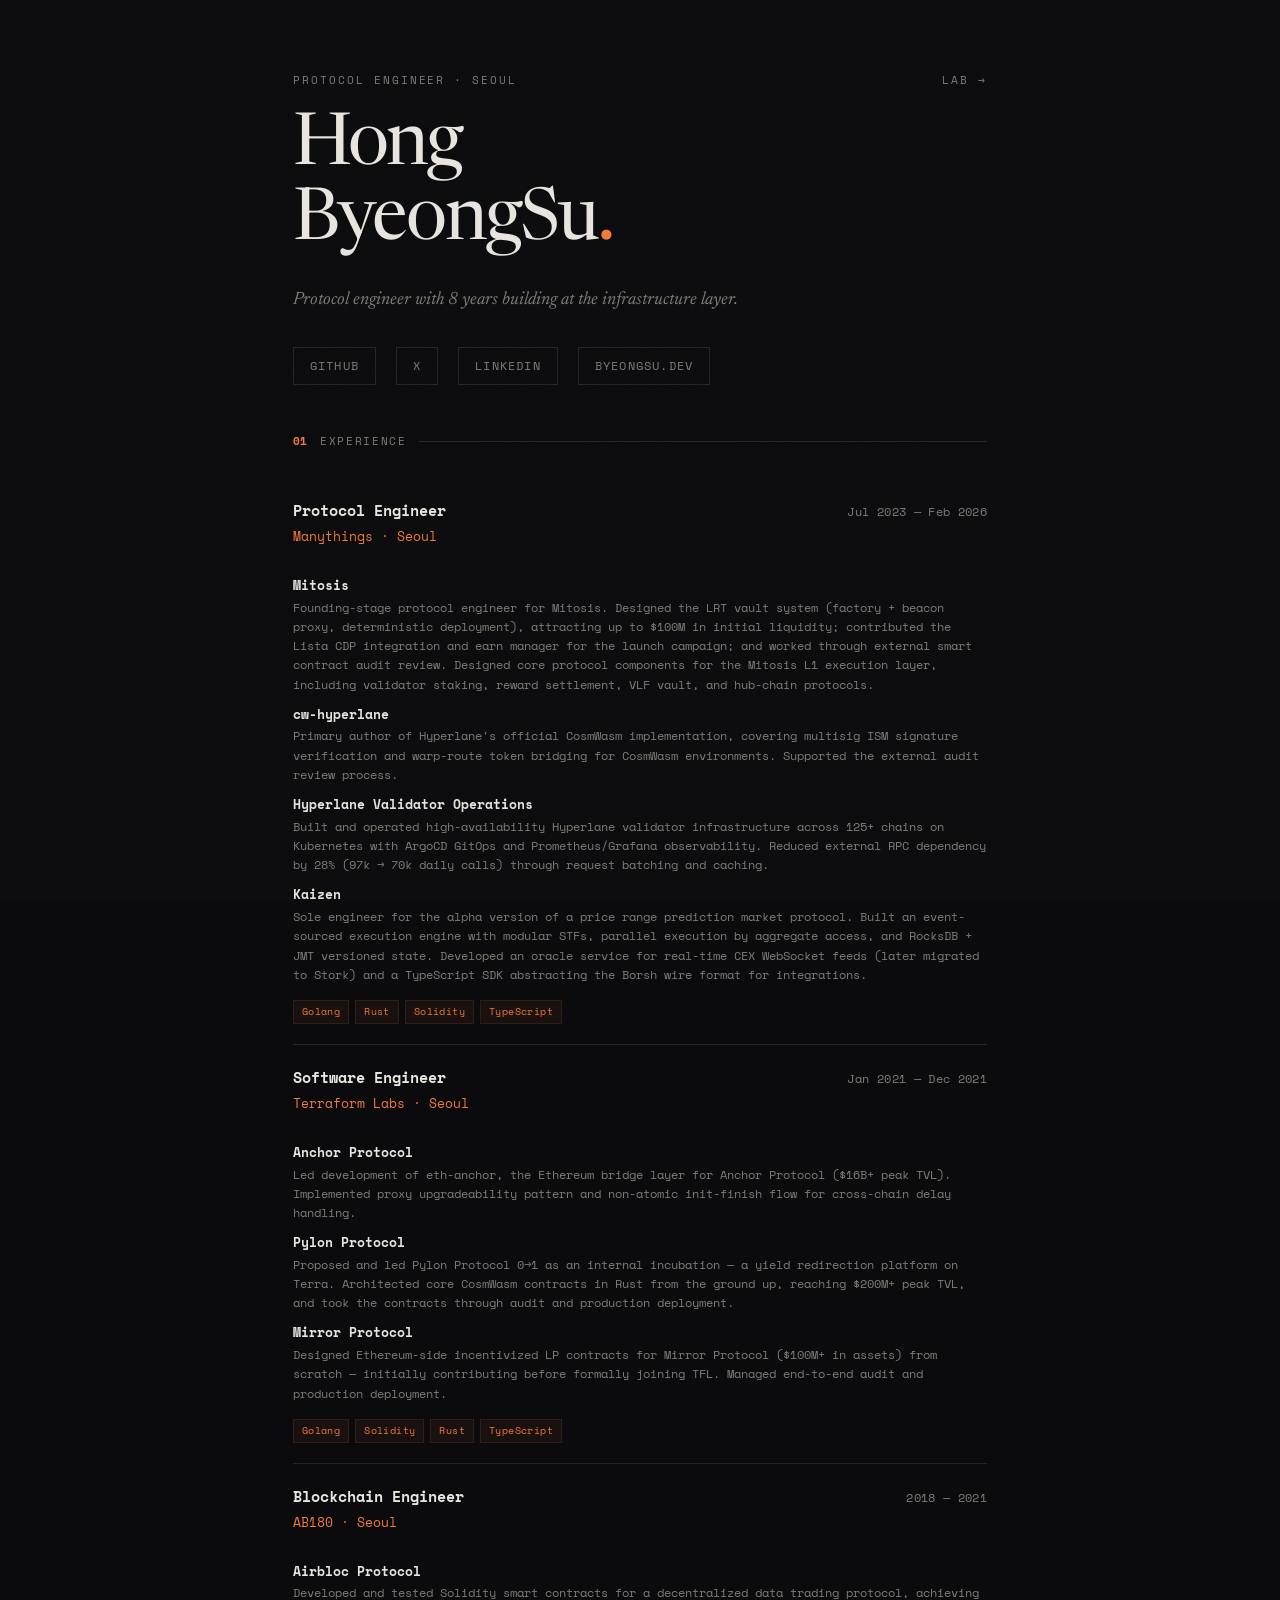
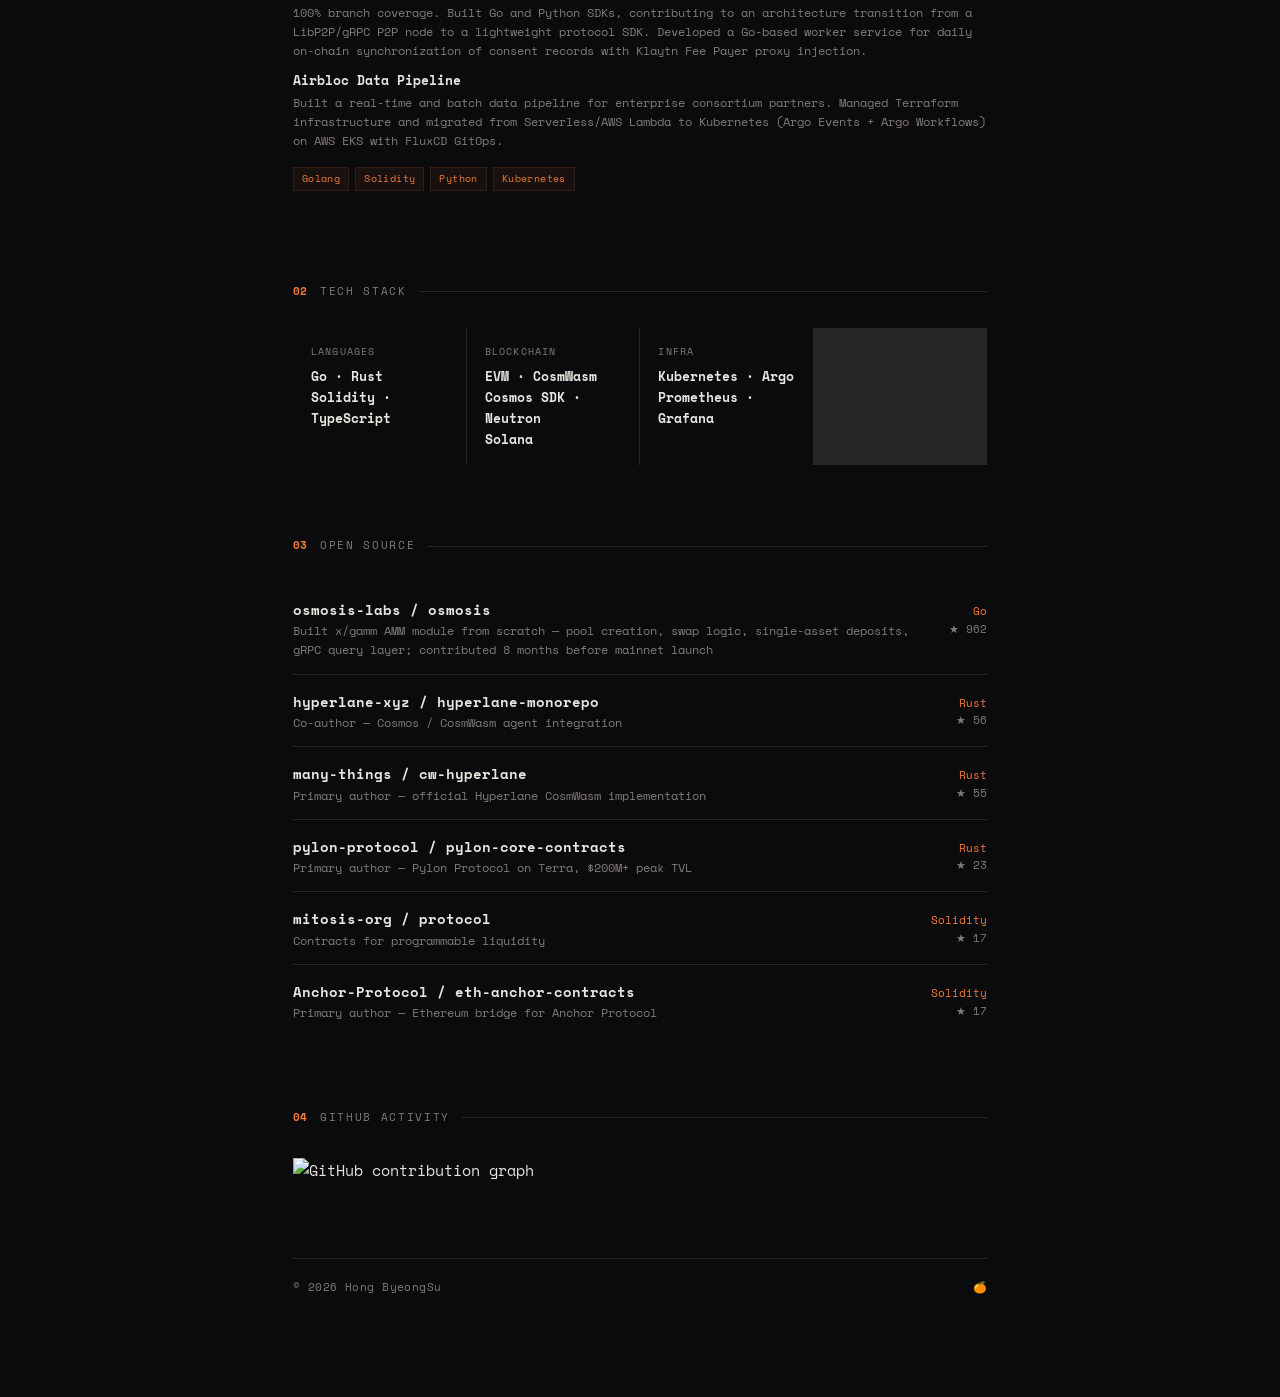
==== commit 095b8b6f: "Update homepage experience copy" ====
--- a/index.html
+++ b/index.html
@@ -52,13 +52,13 @@
       <div class="exp-company">Manythings · Seoul</div>
       <div class="exp-projects">
         <div class="exp-project-name">Mitosis</div>
-        <div class="exp-desc">Joined at founding stage — designed the LRT vault system (factory + beacon proxy, deterministic deployment) attracting up to $100M in initial liquidity; contributed Lista CDP integration and earn manager to the extensible vault built for a pre-TGE Binance campaign. Designed the Mitosis L1 execution layer (CometBFT + Engine API): validator staking, reward settlement, VLF vault, and core hub-chain protocols. All on-chain contracts audited by Zellic.</div>
+        <div class="exp-desc">Founding-stage protocol engineer for Mitosis. Designed the LRT vault system (factory + beacon proxy, deterministic deployment), attracting up to $100M in initial liquidity; contributed the Lista CDP integration and earn manager for the launch campaign; and worked through external smart contract audit review. Designed core protocol components for the Mitosis L1 execution layer, including validator staking, reward settlement, VLF vault, and hub-chain protocols.</div>
         <div class="exp-project-name">cw-hyperlane</div>
-        <div class="exp-desc">Primary author of the official CosmWasm implementation of Hyperlane — multisig ISM signature verification, warp routes for token bridging, Neutron/Osmosis mainnet deployment. Audited by Zellic.</div>
+        <div class="exp-desc">Primary author of Hyperlane's official CosmWasm implementation, covering multisig ISM signature verification and warp-route token bridging for CosmWasm environments. Supported the external audit review process.</div>
         <div class="exp-project-name">Hyperlane Validator Operations</div>
-        <div class="exp-desc">Built and operate high-availability validator infrastructure across 125+ chains on Kubernetes with ArgoCD GitOps and Prometheus/Grafana observability. Reduced external RPC dependency by 28% (97k → 70k daily calls) through request batching and caching.</div>
+        <div class="exp-desc">Built and operated high-availability Hyperlane validator infrastructure across 125+ chains on Kubernetes with ArgoCD GitOps and Prometheus/Grafana observability. Reduced external RPC dependency by 28% (97k → 70k daily calls) through request batching and caching.</div>
         <div class="exp-project-name">Kaizen</div>
-        <div class="exp-desc">Sole engineer — built the execution engine for a price range prediction market protocol: event-sourced aggregates, modular STFs, parallel execution via aggregate access, RocksDB + JMT versioned state. Developed an Oracle Service aggregating real-time WebSocket feeds from major CEXs (later migrated to Stork) and a TypeScript SDK abstracting the Borsh wire format for integrations. Shipped to alpha.</div>
+        <div class="exp-desc">Sole engineer for the alpha version of a price range prediction market protocol. Built an event-sourced execution engine with modular STFs, parallel execution by aggregate access, and RocksDB + JMT versioned state. Developed an oracle service for real-time CEX WebSocket feeds (later migrated to Stork) and a TypeScript SDK abstracting the Borsh wire format for integrations.</div>
       </div>
       <div class="exp-tags">
         <span class="exp-tag">Golang</span><span class="exp-tag">Rust</span><span class="exp-tag">Solidity</span><span class="exp-tag">TypeScript</span>
@@ -75,7 +75,7 @@
         <div class="exp-project-name">Anchor Protocol</div>
         <div class="exp-desc">Led development of eth-anchor, the Ethereum bridge layer for Anchor Protocol ($16B+ peak TVL). Implemented proxy upgradeability pattern and non-atomic init-finish flow for cross-chain delay handling.</div>
         <div class="exp-project-name">Pylon Protocol</div>
-        <div class="exp-desc">Self-proposed and led Pylon Protocol 0→1 as an internal incubation — a yield redirection platform on Terra. Architected core CosmWasm contracts in Rust from the ground up, reaching $200M+ peak TVL. Audited.</div>
+        <div class="exp-desc">Proposed and led Pylon Protocol 0→1 as an internal incubation — a yield redirection platform on Terra. Architected core CosmWasm contracts in Rust from the ground up, reaching $200M+ peak TVL, and took the contracts through audit and production deployment.</div>
         <div class="exp-project-name">Mirror Protocol</div>
         <div class="exp-desc">Designed Ethereum-side incentivized LP contracts for Mirror Protocol ($100M+ in assets) from scratch — initially contributing before formally joining TFL. Managed end-to-end audit and production deployment.</div>
       </div>
@@ -142,14 +142,14 @@
     <div class="oss-item">
       <div>
         <a class="oss-name" href="https://github.com/hyperlane-xyz/hyperlane-monorepo" target="_blank" rel="noopener noreferrer">hyperlane-xyz / hyperlane-monorepo</a>
-        <div class="oss-desc">Co-author — Cosmos / CosmWasm agent integration; deployed across 125+ chains</div>
+        <div class="oss-desc">Co-author — Cosmos / CosmWasm agent integration</div>
       </div>
       <div class="project-meta"><div class="project-lang">Rust</div><div class="project-stars">★ 56</div></div>
     </div>
     <div class="oss-item">
       <div>
         <a class="oss-name" href="https://github.com/many-things/cw-hyperlane" target="_blank" rel="noopener noreferrer">many-things / cw-hyperlane</a>
-        <div class="oss-desc">Primary author — official Hyperlane CosmWasm implementation, deployed across 125+ chains</div>
+        <div class="oss-desc">Primary author — official Hyperlane CosmWasm implementation</div>
       </div>
       <div class="project-meta"><div class="project-lang">Rust</div><div class="project-stars">★ 55</div></div>
     </div>
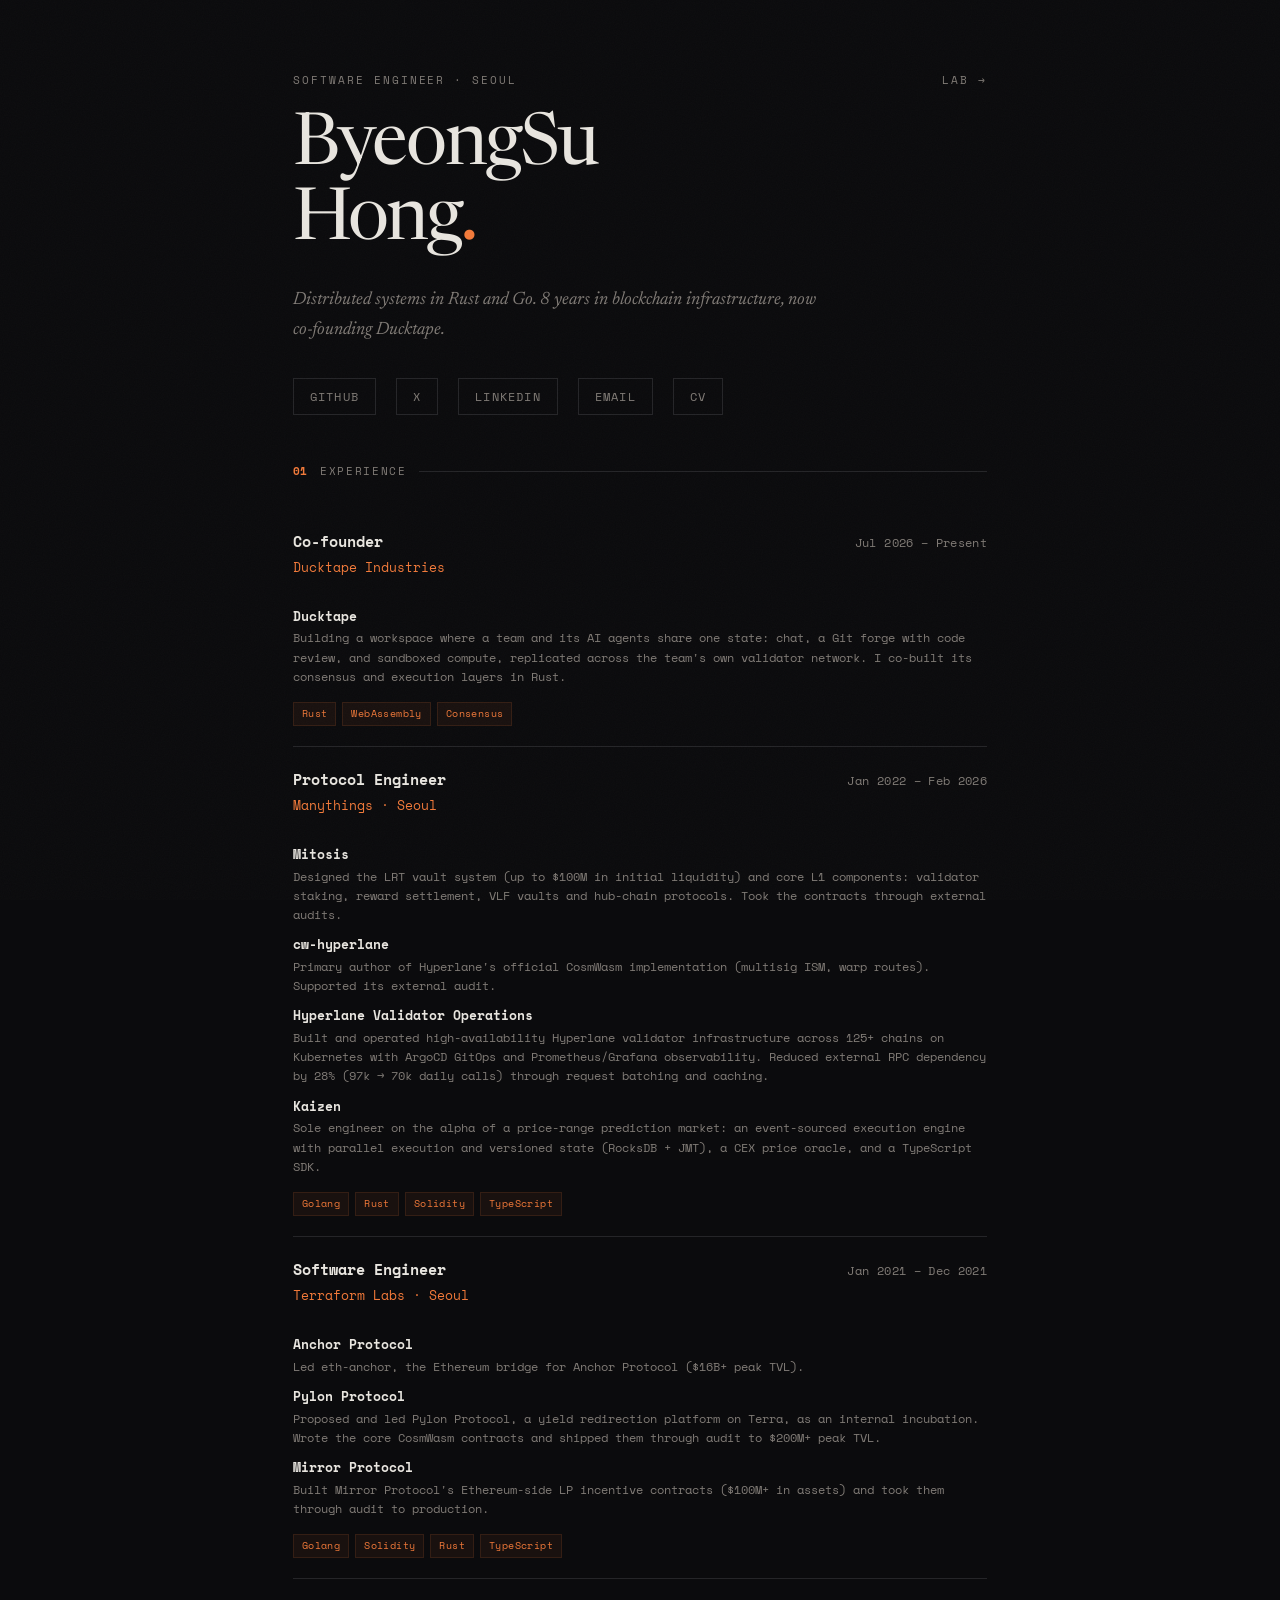
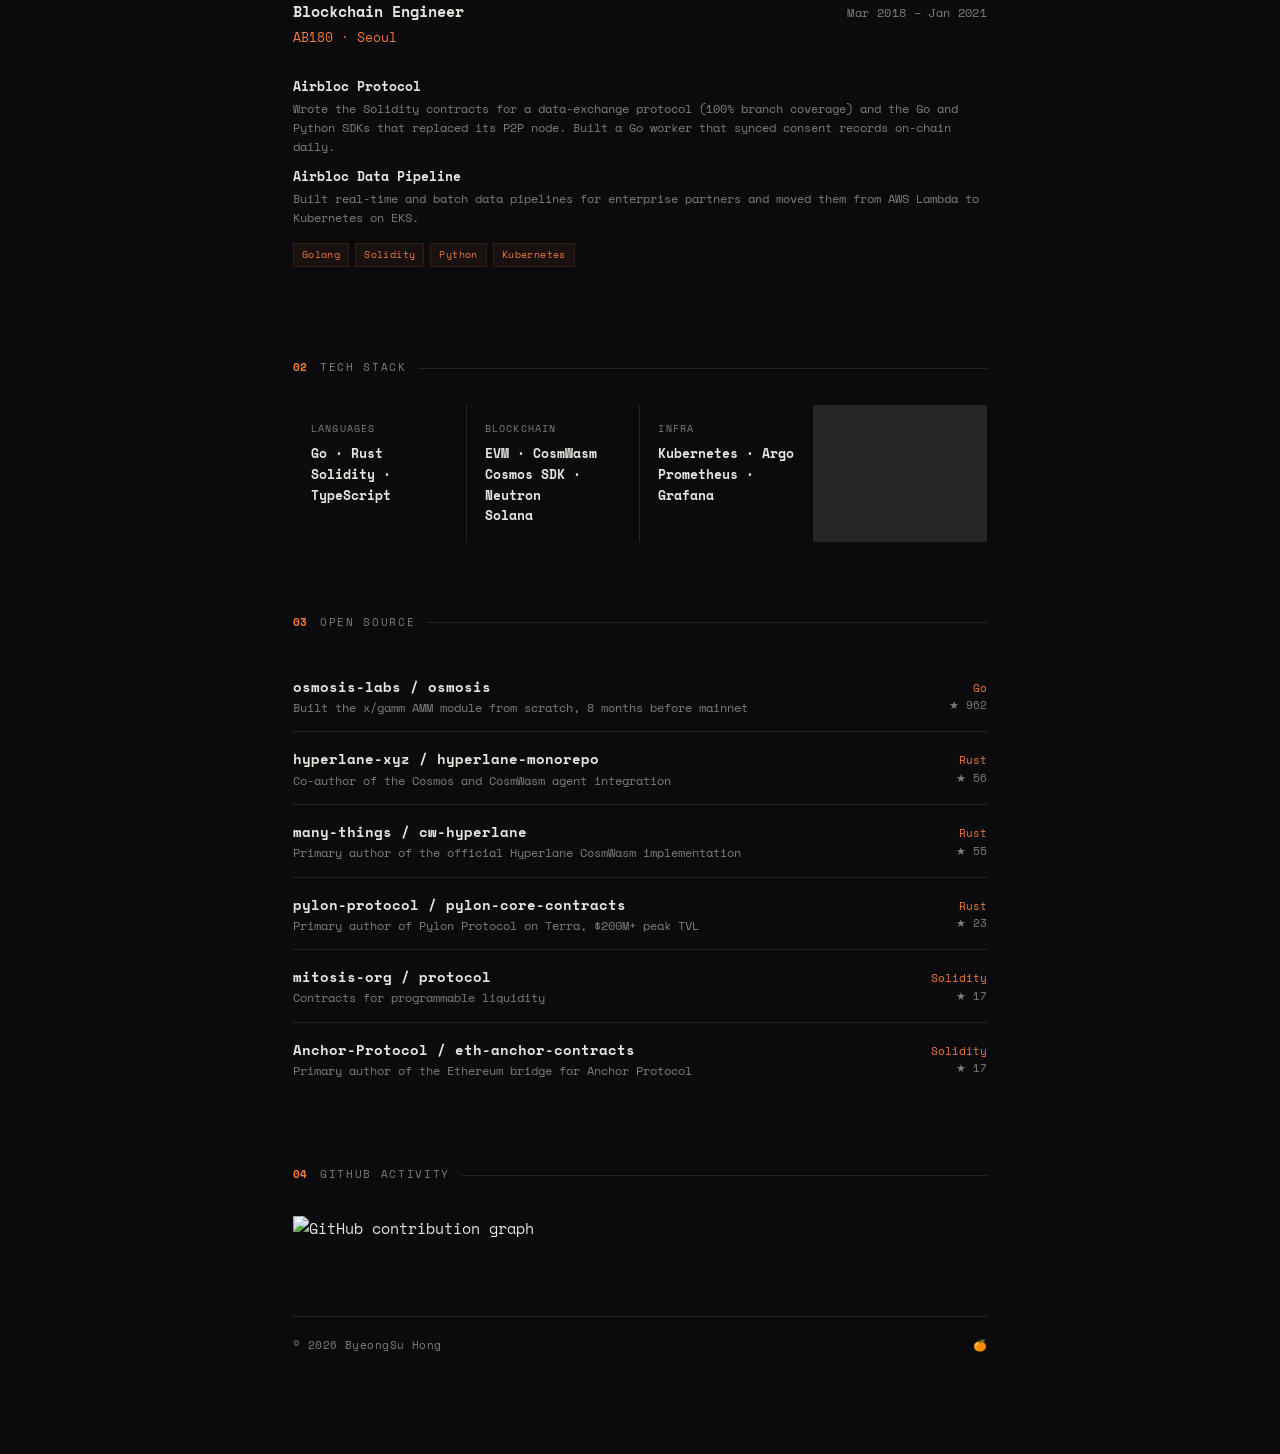
==== commit 559bcbba: "Clean up site: drop tweaks panel runtime, update profile copy, add CV" ====
--- a/index.html
+++ b/index.html
@@ -3,16 +3,15 @@
 <head>
 <meta charset="UTF-8">
 <meta name="viewport" content="width=device-width, initial-scale=1.0">
-<title>Eddy Hong — Protocol Engineer</title>
-<meta name="description" content="Eddy Hong — Protocol engineer with 8 years building blockchain infrastructure.">
-<meta property="og:title" content="Eddy Hong — Protocol Engineer">
-<meta property="og:description" content="Protocol engineer with 8 years building blockchain infrastructure.">
+<title>ByeongSu Hong · Software Engineer</title>
+<meta name="description" content="ByeongSu Hong. Software engineer working on distributed systems, 8 years in blockchain infrastructure.">
+<meta property="og:title" content="ByeongSu Hong · Software Engineer">
+<meta property="og:description" content="Software engineer working on distributed systems, 8 years in blockchain infrastructure.">
 <meta property="og:type" content="website">
 <link rel="preconnect" href="https://fonts.googleapis.com">
 <link rel="preconnect" href="https://fonts.gstatic.com" crossorigin>
 <link rel="dns-prefetch" href="https://fonts.googleapis.com">
 <link rel="dns-prefetch" href="https://fonts.gstatic.com">
-<link rel="preconnect" href="https://unpkg.com">
 <link href="https://fonts.googleapis.com/css2?family=Space+Mono:wght@400;700&family=Newsreader:ital,opsz,wght@0,6..72,400;1,6..72,400&display=swap" rel="stylesheet">
 <link rel="stylesheet" href="style.css">
 </head>
@@ -23,16 +22,17 @@
   <!-- HERO -->
   <div class="hero">
     <div class="hero-label">
-      <span>Protocol Engineer · Seoul</span>
+      <span>Software Engineer · Seoul</span>
       <a href="lab.html" class="hero-lab-link">lab</a>
     </div>
-    <h1 class="hero-name">Hong<br>ByeongSu<span class="dot" aria-hidden="true">.</span></h1>
-    <p class="hero-bio">Protocol engineer with 8 years building at the infrastructure layer.</p>
+    <h1 class="hero-name">ByeongSu<br>Hong<span class="dot" aria-hidden="true">.</span></h1>
+    <p class="hero-bio">Distributed systems in Rust and Go. 8 years in blockchain infrastructure, now co-founding Ducktape.</p>
     <div class="hero-links">
       <a href="https://github.com/byeongsu-hong" target="_blank" rel="noopener noreferrer">GitHub</a>
       <a href="https://twitter.com/byeongsu_hong" target="_blank" rel="noopener noreferrer">X</a>
       <a href="https://www.linkedin.com/in/byeongsu-hong" target="_blank" rel="noopener noreferrer">LinkedIn</a>
-      <a href="https://byeongsu.dev" target="_blank" rel="noopener noreferrer">byeongsu.dev</a>
+      <a href="mailto:hong@byeongsu.dev">Email</a>
+      <a href="cv.pdf" target="_blank" rel="noopener noreferrer">CV</a>
     </div>
   </div>
 
@@ -46,19 +46,34 @@
 
     <div class="exp-item">
       <div class="exp-top">
+        <span class="exp-role">Co-founder</span>
+        <span class="exp-date">Jul 2026 – Present</span>
+      </div>
+      <div class="exp-company">Ducktape Industries</div>
+      <div class="exp-projects">
+        <div class="exp-project-name">Ducktape</div>
+        <div class="exp-desc">Building a workspace where a team and its AI agents share one state: chat, a Git forge with code review, and sandboxed compute, replicated across the team's own validator network. I co-built its consensus and execution layers in Rust.</div>
+      </div>
+      <div class="exp-tags">
+        <span class="exp-tag">Rust</span><span class="exp-tag">WebAssembly</span><span class="exp-tag">Consensus</span>
+      </div>
+    </div>
+
+    <div class="exp-item">
+      <div class="exp-top">
         <span class="exp-role">Protocol Engineer</span>
-        <span class="exp-date">Jul 2023 — Feb 2026</span>
+        <span class="exp-date">Jan 2022 – Feb 2026</span>
       </div>
       <div class="exp-company">Manythings · Seoul</div>
       <div class="exp-projects">
         <div class="exp-project-name">Mitosis</div>
-        <div class="exp-desc">Founding-stage protocol engineer for Mitosis. Designed the LRT vault system (factory + beacon proxy, deterministic deployment), attracting up to $100M in initial liquidity; contributed the Lista CDP integration and earn manager for the launch campaign; and worked through external smart contract audit review. Designed core protocol components for the Mitosis L1 execution layer, including validator staking, reward settlement, VLF vault, and hub-chain protocols.</div>
+        <div class="exp-desc">Designed the LRT vault system (up to $100M in initial liquidity) and core L1 components: validator staking, reward settlement, VLF vaults and hub-chain protocols. Took the contracts through external audits.</div>
         <div class="exp-project-name">cw-hyperlane</div>
-        <div class="exp-desc">Primary author of Hyperlane's official CosmWasm implementation, covering multisig ISM signature verification and warp-route token bridging for CosmWasm environments. Supported the external audit review process.</div>
+        <div class="exp-desc">Primary author of Hyperlane's official CosmWasm implementation (multisig ISM, warp routes). Supported its external audit.</div>
         <div class="exp-project-name">Hyperlane Validator Operations</div>
         <div class="exp-desc">Built and operated high-availability Hyperlane validator infrastructure across 125+ chains on Kubernetes with ArgoCD GitOps and Prometheus/Grafana observability. Reduced external RPC dependency by 28% (97k → 70k daily calls) through request batching and caching.</div>
         <div class="exp-project-name">Kaizen</div>
-        <div class="exp-desc">Sole engineer for the alpha version of a price range prediction market protocol. Built an event-sourced execution engine with modular STFs, parallel execution by aggregate access, and RocksDB + JMT versioned state. Developed an oracle service for real-time CEX WebSocket feeds (later migrated to Stork) and a TypeScript SDK abstracting the Borsh wire format for integrations.</div>
+        <div class="exp-desc">Sole engineer on the alpha of a price-range prediction market: an event-sourced execution engine with parallel execution and versioned state (RocksDB + JMT), a CEX price oracle, and a TypeScript SDK.</div>
       </div>
       <div class="exp-tags">
         <span class="exp-tag">Golang</span><span class="exp-tag">Rust</span><span class="exp-tag">Solidity</span><span class="exp-tag">TypeScript</span>
@@ -68,16 +83,16 @@
     <div class="exp-item">
       <div class="exp-top">
         <span class="exp-role">Software Engineer</span>
-        <span class="exp-date">Jan 2021 — Dec 2021</span>
+        <span class="exp-date">Jan 2021 – Dec 2021</span>
       </div>
       <div class="exp-company">Terraform Labs · Seoul</div>
       <div class="exp-projects">
         <div class="exp-project-name">Anchor Protocol</div>
-        <div class="exp-desc">Led development of eth-anchor, the Ethereum bridge layer for Anchor Protocol ($16B+ peak TVL). Implemented proxy upgradeability pattern and non-atomic init-finish flow for cross-chain delay handling.</div>
+        <div class="exp-desc">Led eth-anchor, the Ethereum bridge for Anchor Protocol ($16B+ peak TVL).</div>
         <div class="exp-project-name">Pylon Protocol</div>
-        <div class="exp-desc">Proposed and led Pylon Protocol 0→1 as an internal incubation — a yield redirection platform on Terra. Architected core CosmWasm contracts in Rust from the ground up, reaching $200M+ peak TVL, and took the contracts through audit and production deployment.</div>
+        <div class="exp-desc">Proposed and led Pylon Protocol, a yield redirection platform on Terra, as an internal incubation. Wrote the core CosmWasm contracts and shipped them through audit to $200M+ peak TVL.</div>
         <div class="exp-project-name">Mirror Protocol</div>
-        <div class="exp-desc">Designed Ethereum-side incentivized LP contracts for Mirror Protocol ($100M+ in assets) from scratch — initially contributing before formally joining TFL. Managed end-to-end audit and production deployment.</div>
+        <div class="exp-desc">Built Mirror Protocol's Ethereum-side LP incentive contracts ($100M+ in assets) and took them through audit to production.</div>
       </div>
       <div class="exp-tags">
         <span class="exp-tag">Golang</span><span class="exp-tag">Solidity</span><span class="exp-tag">Rust</span><span class="exp-tag">TypeScript</span>
@@ -87,14 +102,14 @@
     <div class="exp-item">
       <div class="exp-top">
         <span class="exp-role">Blockchain Engineer</span>
-        <span class="exp-date">2018 — 2021</span>
+        <span class="exp-date">Mar 2018 – Jan 2021</span>
       </div>
       <div class="exp-company">AB180 · Seoul</div>
       <div class="exp-projects">
         <div class="exp-project-name">Airbloc Protocol</div>
-        <div class="exp-desc">Developed and tested Solidity smart contracts for a decentralized data trading protocol, achieving 100% branch coverage. Built Go and Python SDKs, contributing to an architecture transition from a LibP2P/gRPC P2P node to a lightweight protocol SDK. Developed a Go-based worker service for daily on-chain synchronization of consent records with Klaytn Fee Payer proxy injection.</div>
+        <div class="exp-desc">Wrote the Solidity contracts for a data-exchange protocol (100% branch coverage) and the Go and Python SDKs that replaced its P2P node. Built a Go worker that synced consent records on-chain daily.</div>
         <div class="exp-project-name">Airbloc Data Pipeline</div>
-        <div class="exp-desc">Built a real-time and batch data pipeline for enterprise consortium partners. Managed Terraform infrastructure and migrated from Serverless/AWS Lambda to Kubernetes (Argo Events + Argo Workflows) on AWS EKS with FluxCD GitOps.</div>
+        <div class="exp-desc">Built real-time and batch data pipelines for enterprise partners and moved them from AWS Lambda to Kubernetes on EKS.</div>
       </div>
       <div class="exp-tags">
         <span class="exp-tag">Golang</span><span class="exp-tag">Solidity</span><span class="exp-tag">Python</span><span class="exp-tag">Kubernetes</span>
@@ -135,28 +150,28 @@
     <div class="oss-item">
       <div>
         <a class="oss-name" href="https://github.com/osmosis-labs/osmosis" target="_blank" rel="noopener noreferrer">osmosis-labs / osmosis</a>
-        <div class="oss-desc">Built x/gamm AMM module from scratch — pool creation, swap logic, single-asset deposits, gRPC query layer; contributed 8 months before mainnet launch</div>
+        <div class="oss-desc">Built the x/gamm AMM module from scratch, 8 months before mainnet</div>
       </div>
       <div class="project-meta"><div class="project-lang">Go</div><div class="project-stars">★ 962</div></div>
     </div>
     <div class="oss-item">
       <div>
         <a class="oss-name" href="https://github.com/hyperlane-xyz/hyperlane-monorepo" target="_blank" rel="noopener noreferrer">hyperlane-xyz / hyperlane-monorepo</a>
-        <div class="oss-desc">Co-author — Cosmos / CosmWasm agent integration</div>
+        <div class="oss-desc">Co-author of the Cosmos and CosmWasm agent integration</div>
       </div>
       <div class="project-meta"><div class="project-lang">Rust</div><div class="project-stars">★ 56</div></div>
     </div>
     <div class="oss-item">
       <div>
         <a class="oss-name" href="https://github.com/many-things/cw-hyperlane" target="_blank" rel="noopener noreferrer">many-things / cw-hyperlane</a>
-        <div class="oss-desc">Primary author — official Hyperlane CosmWasm implementation</div>
+        <div class="oss-desc">Primary author of the official Hyperlane CosmWasm implementation</div>
       </div>
       <div class="project-meta"><div class="project-lang">Rust</div><div class="project-stars">★ 55</div></div>
     </div>
     <div class="oss-item">
       <div>
         <a class="oss-name" href="https://github.com/pylon-protocol/pylon-core-contracts" target="_blank" rel="noopener noreferrer">pylon-protocol / pylon-core-contracts</a>
-        <div class="oss-desc">Primary author — Pylon Protocol on Terra, $200M+ peak TVL</div>
+        <div class="oss-desc">Primary author of Pylon Protocol on Terra, $200M+ peak TVL</div>
       </div>
       <div class="project-meta"><div class="project-lang">Rust</div><div class="project-stars">★ 23</div></div>
     </div>
@@ -170,7 +185,7 @@
     <div class="oss-item">
       <div>
         <a class="oss-name" href="https://github.com/Anchor-Protocol/eth-anchor-contracts" target="_blank" rel="noopener noreferrer">Anchor-Protocol / eth-anchor-contracts</a>
-        <div class="oss-desc">Primary author — Ethereum bridge for Anchor Protocol</div>
+        <div class="oss-desc">Primary author of the Ethereum bridge for Anchor Protocol</div>
       </div>
       <div class="project-meta"><div class="project-lang">Solidity</div><div class="project-stars">★ 17</div></div>
     </div>
@@ -189,18 +204,11 @@
   </div>
 
   <div class="footer">
-    <span>© 2026 Hong ByeongSu</span>
+    <span>© 2026 ByeongSu Hong</span>
     <span>🍊</span>
   </div>
 
 </div>
 
-<!-- Tweaks -->
-<div id="tweaks-root"></div>
-<script src="https://unpkg.com/react@18.3.1/umd/react.production.min.js" integrity="sha384-DGyLxAyjq0f9SPpVevD6IgztCFlnMF6oW/XQGmfe+IsZ8TqEiDrcHkMLKI6fiB/Z" crossorigin="anonymous" defer></script>
-<script src="https://unpkg.com/react-dom@18.3.1/umd/react-dom.production.min.js" integrity="sha384-gTGxhz21lVGYNMcdJOyq01Edg0jhn/c22nsx0kyqP0TxaV5WVdsSH1fSDUf5YJj1" crossorigin="anonymous" defer></script>
-<script src="https://unpkg.com/@babel/standalone@7.29.0/babel.min.js" integrity="sha384-m08KidiNqLdpJqLq95G/LEi8Qvjl/xUYll3QILypMoQ65QorJ9Lvtp2RXYGBFj1y" crossorigin="anonymous" defer></script>
-<script type="text/babel" src="tweaks-panel.jsx"></script>
-<script type="text/babel" src="app.jsx"></script>
 </body>
 </html>
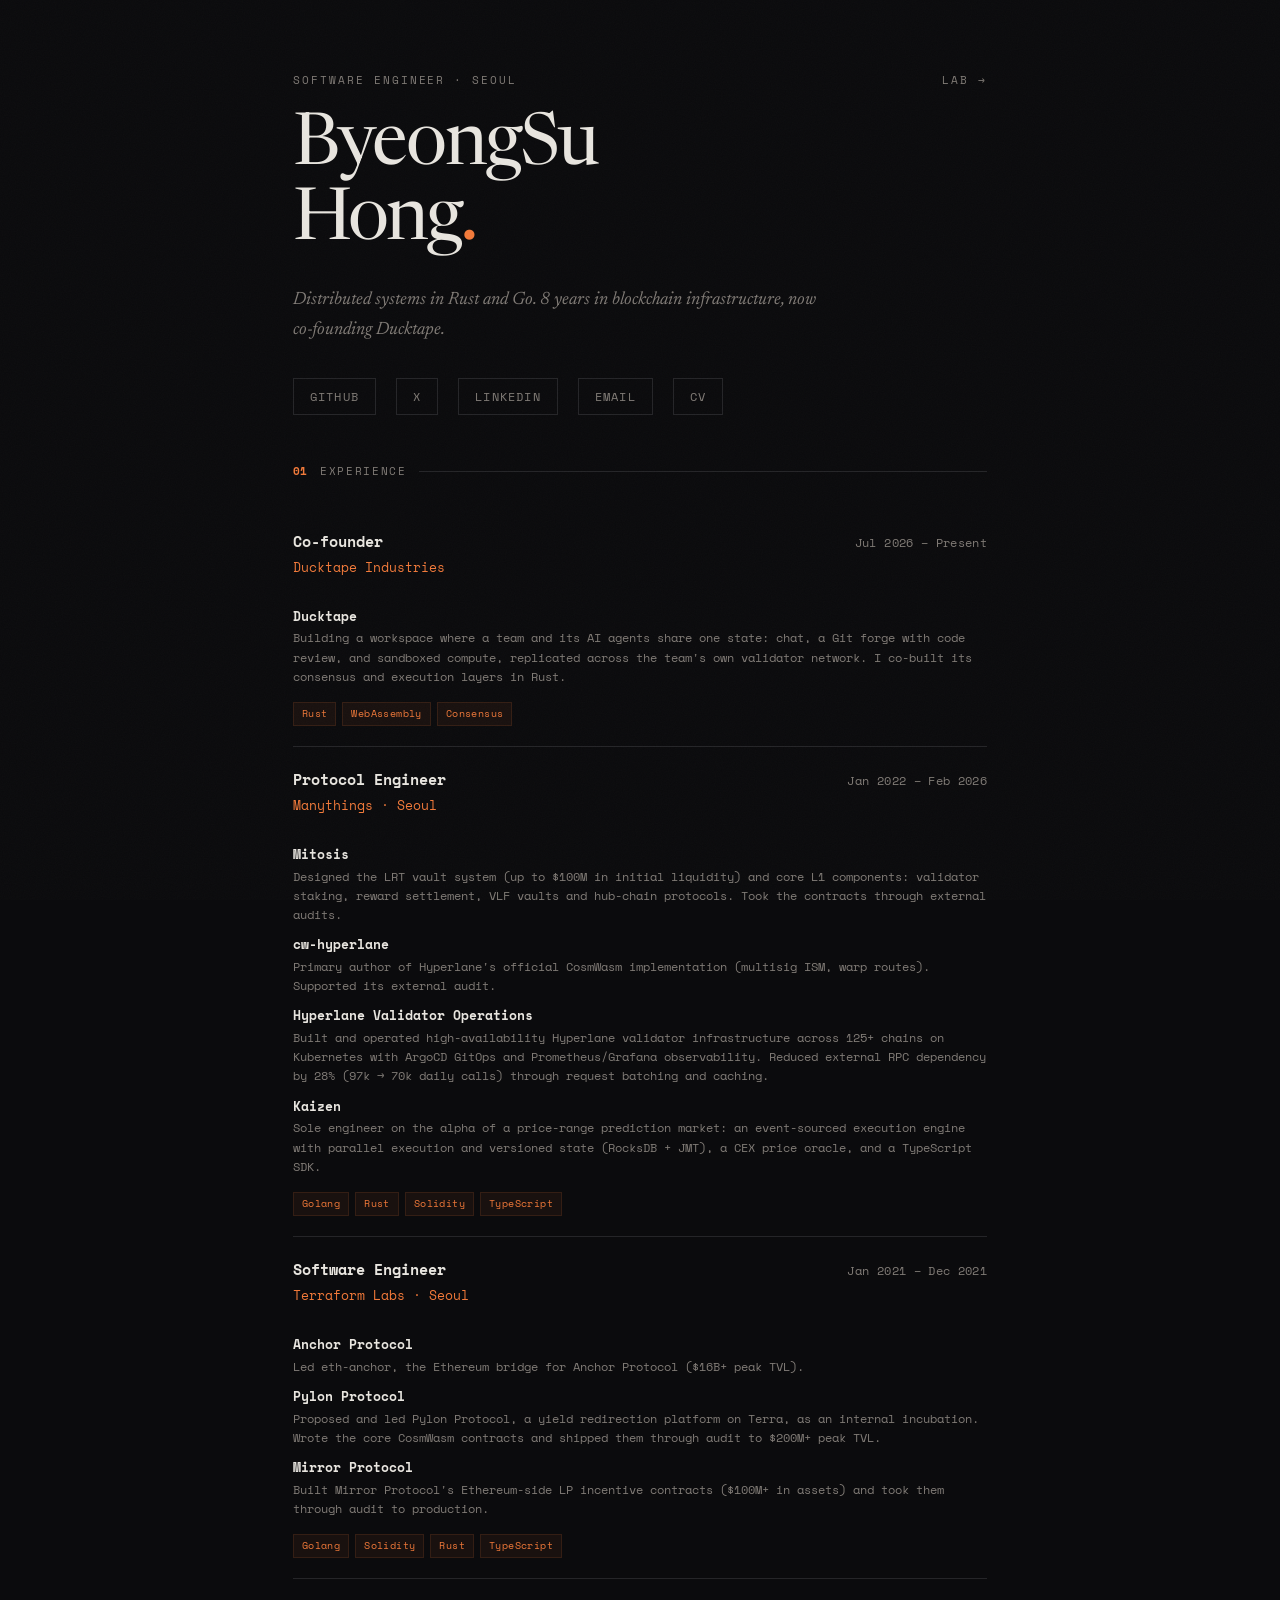
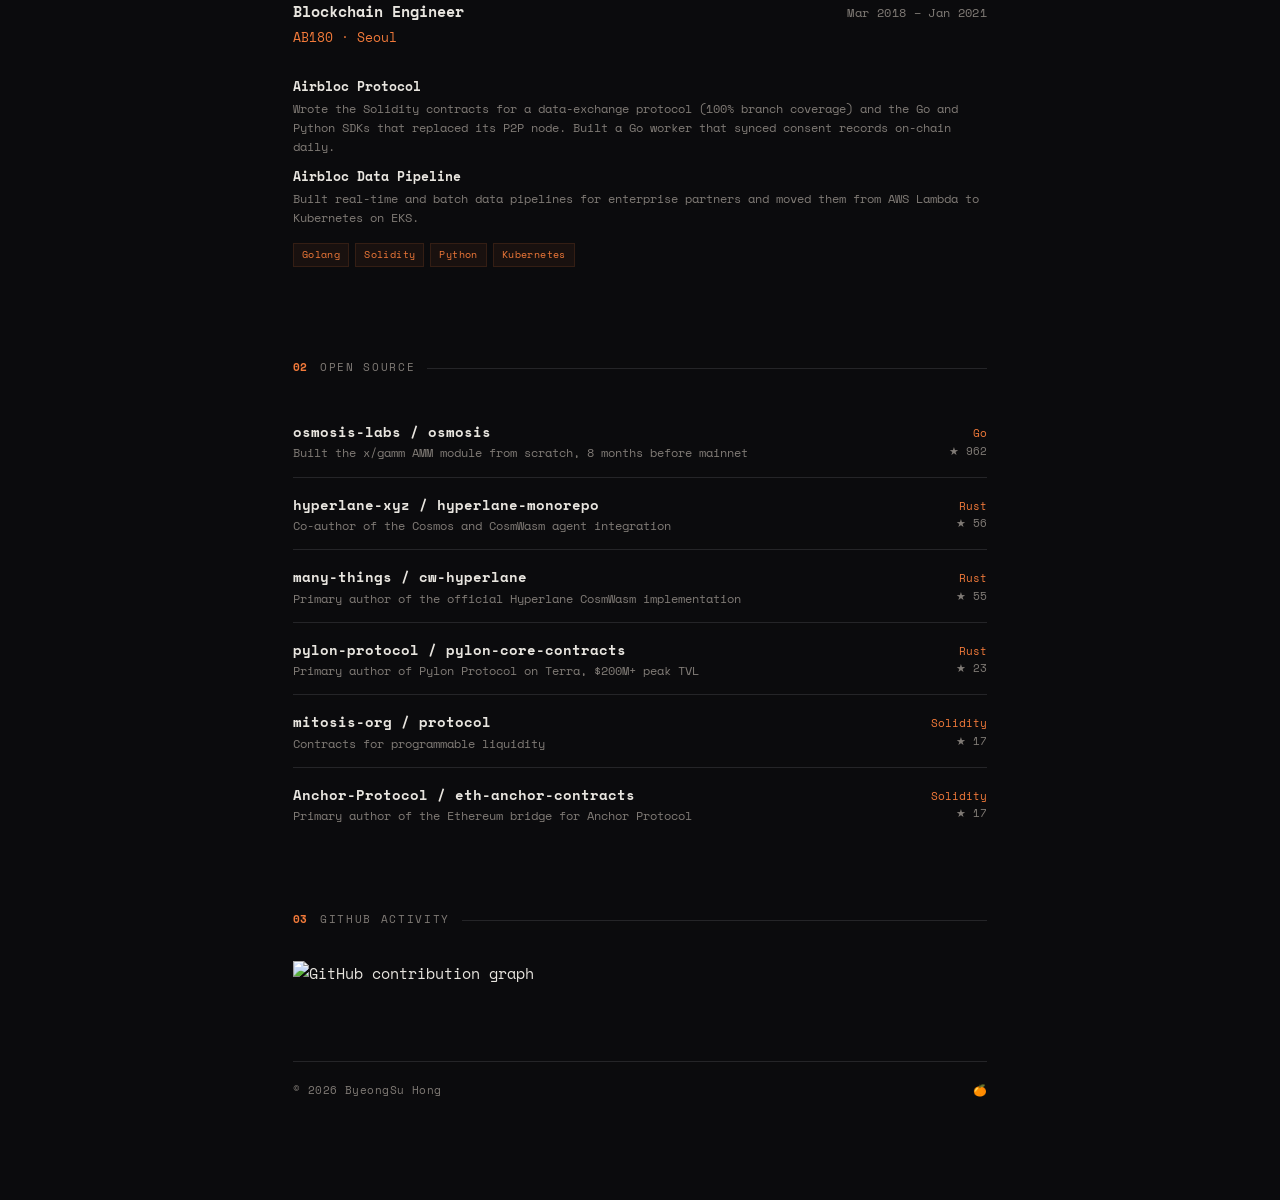
==== commit 6f7c7457: "Remove Tech Stack section" ====
--- a/index.html
+++ b/index.html
@@ -117,33 +117,10 @@
     </div>
   </div>
 
-  <!-- TECH STACK -->
+  <!-- OPEN SOURCE -->
   <div class="section">
     <div class="section-header">
       <span class="section-num">02</span>
-      <span class="section-title">Tech Stack</span>
-      <div class="section-line"></div>
-    </div>
-    <div class="stack-grid">
-      <div class="stack-cell">
-        <div class="stack-label">Languages</div>
-        <div class="stack-items">Go · Rust<br>Solidity · TypeScript</div>
-      </div>
-      <div class="stack-cell">
-        <div class="stack-label">Blockchain</div>
-        <div class="stack-items">EVM · CosmWasm<br>Cosmos SDK · Neutron<br>Solana</div>
-      </div>
-      <div class="stack-cell">
-        <div class="stack-label">Infra</div>
-        <div class="stack-items">Kubernetes · Argo<br>Prometheus · Grafana</div>
-      </div>
-    </div>
-  </div>
-
-  <!-- OPEN SOURCE -->
-  <div class="section">
-    <div class="section-header">
-      <span class="section-num">03</span>
       <span class="section-title">Open Source</span>
       <div class="section-line"></div>
     </div>
@@ -194,7 +171,7 @@
   <!-- GITHUB ACTIVITY -->
   <div class="section">
     <div class="section-header">
-      <span class="section-num">04</span>
+      <span class="section-num">03</span>
       <span class="section-title">GitHub Activity</span>
       <div class="section-line"></div>
     </div>
--- a/style.css
+++ b/style.css
@@ -133,15 +133,6 @@
 .gh-grass-img { width: 100%; min-width: 640px; display: block; }
 
 /* ── TECH STACK ── */
-.stack-grid {
-  display: grid; grid-template-columns: repeat(auto-fill, minmax(160px, 1fr)); gap: 1px;
-  background: var(--border);
-}
-.stack-cell {
-  background: var(--bg); padding: 16px 18px;
-}
-.stack-label { font-size: 10px; text-transform: uppercase; letter-spacing: 0.12em; color: var(--dim); margin-bottom: 6px; }
-.stack-items { font-size: 13px; font-weight: 700; line-height: 1.6; }
 
 /* ── PROJECTS ── */
 .project-list { display: flex; flex-direction: column; gap: 1px; background: var(--border); }
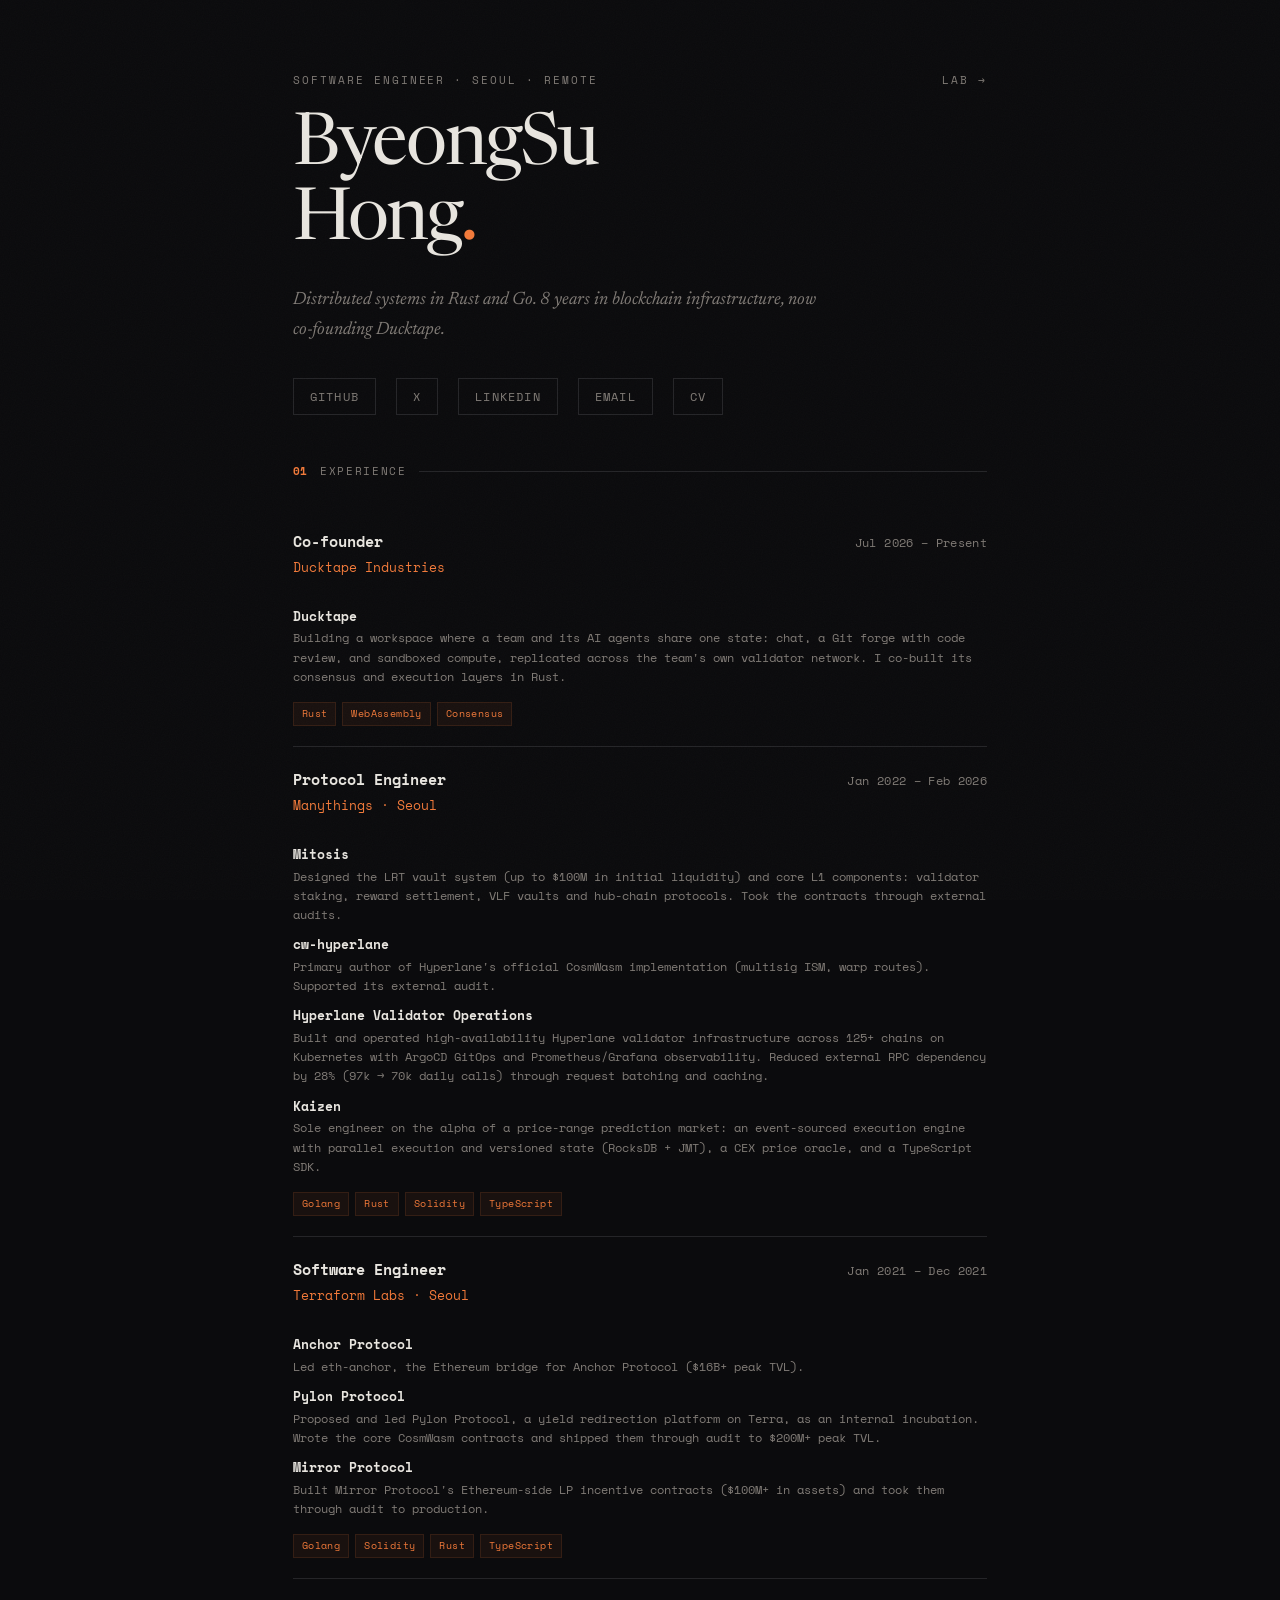
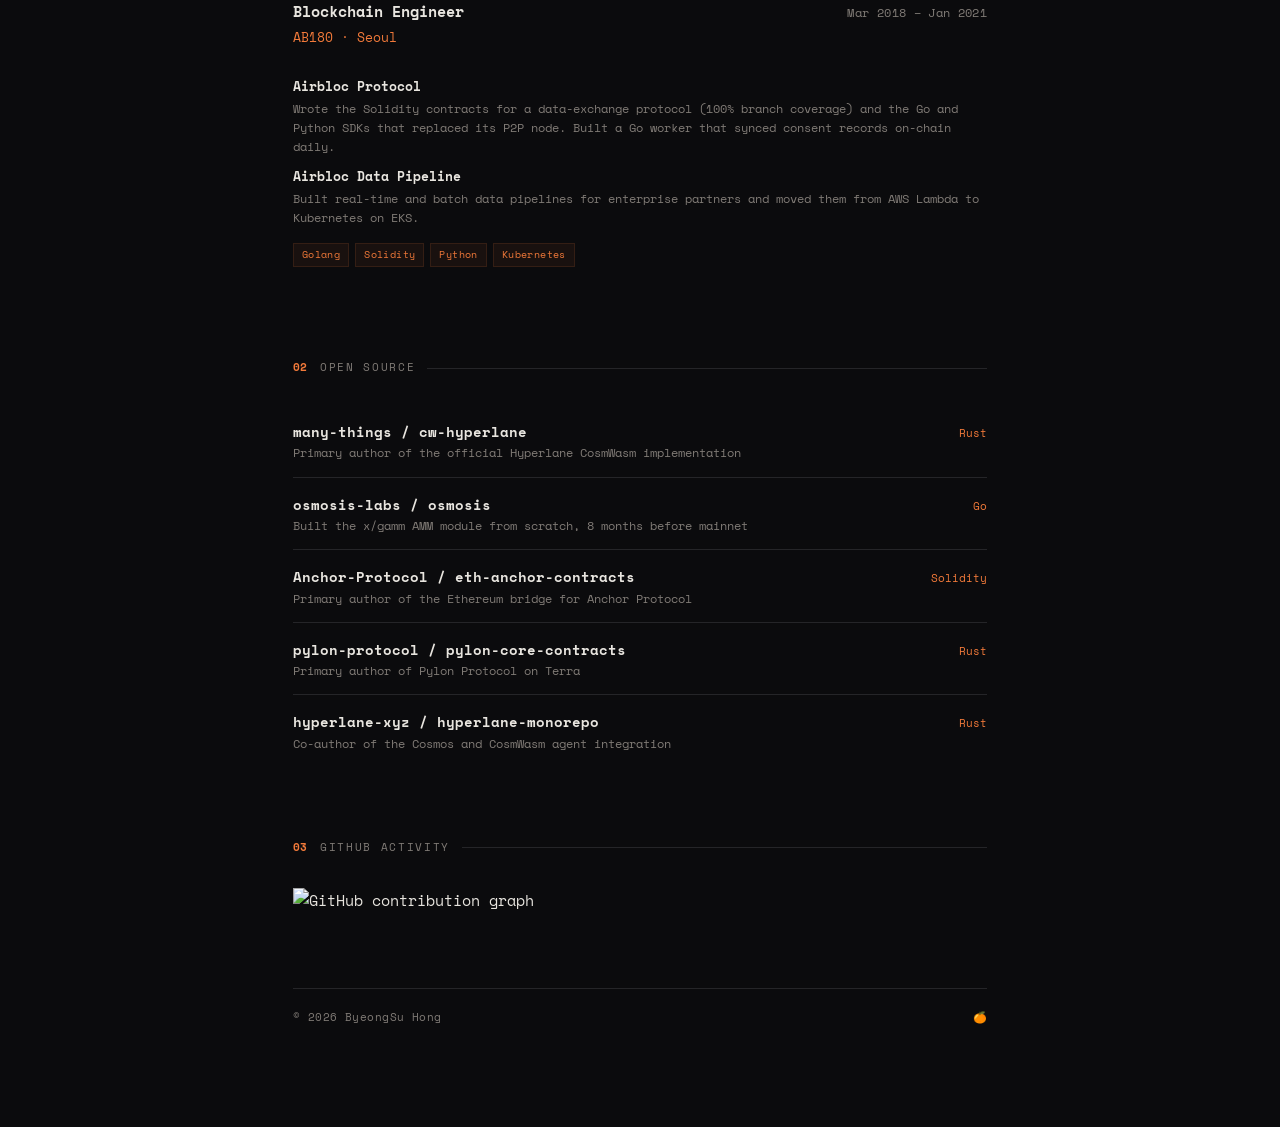
==== commit 15542c04: "Reorder open source, drop star counts and Mitosis entry, add OG image and favicon" ====
--- a/index.html
+++ b/index.html
@@ -8,6 +8,13 @@
 <meta property="og:title" content="ByeongSu Hong · Software Engineer">
 <meta property="og:description" content="Software engineer working on distributed systems, 8 years in blockchain infrastructure.">
 <meta property="og:type" content="website">
+<meta property="og:url" content="https://byeongsu.dev/">
+<meta property="og:image" content="https://byeongsu.dev/og.png">
+<meta property="og:image:width" content="1200">
+<meta property="og:image:height" content="630">
+<meta name="twitter:card" content="summary_large_image">
+<link rel="icon" href="favicon.svg" type="image/svg+xml">
+<link rel="apple-touch-icon" href="apple-touch-icon.png">
 <link rel="preconnect" href="https://fonts.googleapis.com">
 <link rel="preconnect" href="https://fonts.gstatic.com" crossorigin>
 <link rel="dns-prefetch" href="https://fonts.googleapis.com">
@@ -22,7 +29,7 @@
   <!-- HERO -->
   <div class="hero">
     <div class="hero-label">
-      <span>Software Engineer · Seoul</span>
+      <span>Software Engineer · Seoul · Remote</span>
       <a href="lab.html" class="hero-lab-link">lab</a>
     </div>
     <h1 class="hero-name">ByeongSu<br>Hong<span class="dot" aria-hidden="true">.</span></h1>
@@ -126,45 +133,38 @@
     </div>
     <div class="oss-item">
       <div>
+        <a class="oss-name" href="https://github.com/many-things/cw-hyperlane" target="_blank" rel="noopener noreferrer">many-things / cw-hyperlane</a>
+        <div class="oss-desc">Primary author of the official Hyperlane CosmWasm implementation</div>
+      </div>
+      <div class="project-meta"><div class="project-lang">Rust</div></div>
+    </div>
+    <div class="oss-item">
+      <div>
         <a class="oss-name" href="https://github.com/osmosis-labs/osmosis" target="_blank" rel="noopener noreferrer">osmosis-labs / osmosis</a>
         <div class="oss-desc">Built the x/gamm AMM module from scratch, 8 months before mainnet</div>
       </div>
-      <div class="project-meta"><div class="project-lang">Go</div><div class="project-stars">★ 962</div></div>
-    </div>
-    <div class="oss-item">
-      <div>
-        <a class="oss-name" href="https://github.com/hyperlane-xyz/hyperlane-monorepo" target="_blank" rel="noopener noreferrer">hyperlane-xyz / hyperlane-monorepo</a>
-        <div class="oss-desc">Co-author of the Cosmos and CosmWasm agent integration</div>
-      </div>
-      <div class="project-meta"><div class="project-lang">Rust</div><div class="project-stars">★ 56</div></div>
-    </div>
-    <div class="oss-item">
-      <div>
-        <a class="oss-name" href="https://github.com/many-things/cw-hyperlane" target="_blank" rel="noopener noreferrer">many-things / cw-hyperlane</a>
-        <div class="oss-desc">Primary author of the official Hyperlane CosmWasm implementation</div>
-      </div>
-      <div class="project-meta"><div class="project-lang">Rust</div><div class="project-stars">★ 55</div></div>
-    </div>
-    <div class="oss-item">
-      <div>
-        <a class="oss-name" href="https://github.com/pylon-protocol/pylon-core-contracts" target="_blank" rel="noopener noreferrer">pylon-protocol / pylon-core-contracts</a>
-        <div class="oss-desc">Primary author of Pylon Protocol on Terra, $200M+ peak TVL</div>
-      </div>
-      <div class="project-meta"><div class="project-lang">Rust</div><div class="project-stars">★ 23</div></div>
-    </div>
-    <div class="oss-item">
-      <div>
-        <a class="oss-name" href="https://github.com/mitosis-org/protocol" target="_blank" rel="noopener noreferrer">mitosis-org / protocol</a>
-        <div class="oss-desc">Contracts for programmable liquidity</div>
-      </div>
-      <div class="project-meta"><div class="project-lang">Solidity</div><div class="project-stars">★ 17</div></div>
+      <div class="project-meta"><div class="project-lang">Go</div></div>
     </div>
     <div class="oss-item">
       <div>
         <a class="oss-name" href="https://github.com/Anchor-Protocol/eth-anchor-contracts" target="_blank" rel="noopener noreferrer">Anchor-Protocol / eth-anchor-contracts</a>
         <div class="oss-desc">Primary author of the Ethereum bridge for Anchor Protocol</div>
       </div>
-      <div class="project-meta"><div class="project-lang">Solidity</div><div class="project-stars">★ 17</div></div>
+      <div class="project-meta"><div class="project-lang">Solidity</div></div>
+    </div>
+    <div class="oss-item">
+      <div>
+        <a class="oss-name" href="https://github.com/pylon-protocol/pylon-core-contracts" target="_blank" rel="noopener noreferrer">pylon-protocol / pylon-core-contracts</a>
+        <div class="oss-desc">Primary author of Pylon Protocol on Terra</div>
+      </div>
+      <div class="project-meta"><div class="project-lang">Rust</div></div>
+    </div>
+    <div class="oss-item">
+      <div>
+        <a class="oss-name" href="https://github.com/hyperlane-xyz/hyperlane-monorepo/pull/2865" target="_blank" rel="noopener noreferrer">hyperlane-xyz / hyperlane-monorepo</a>
+        <div class="oss-desc">Co-author of the Cosmos and CosmWasm agent integration</div>
+      </div>
+      <div class="project-meta"><div class="project-lang">Rust</div></div>
     </div>
   </div>
 
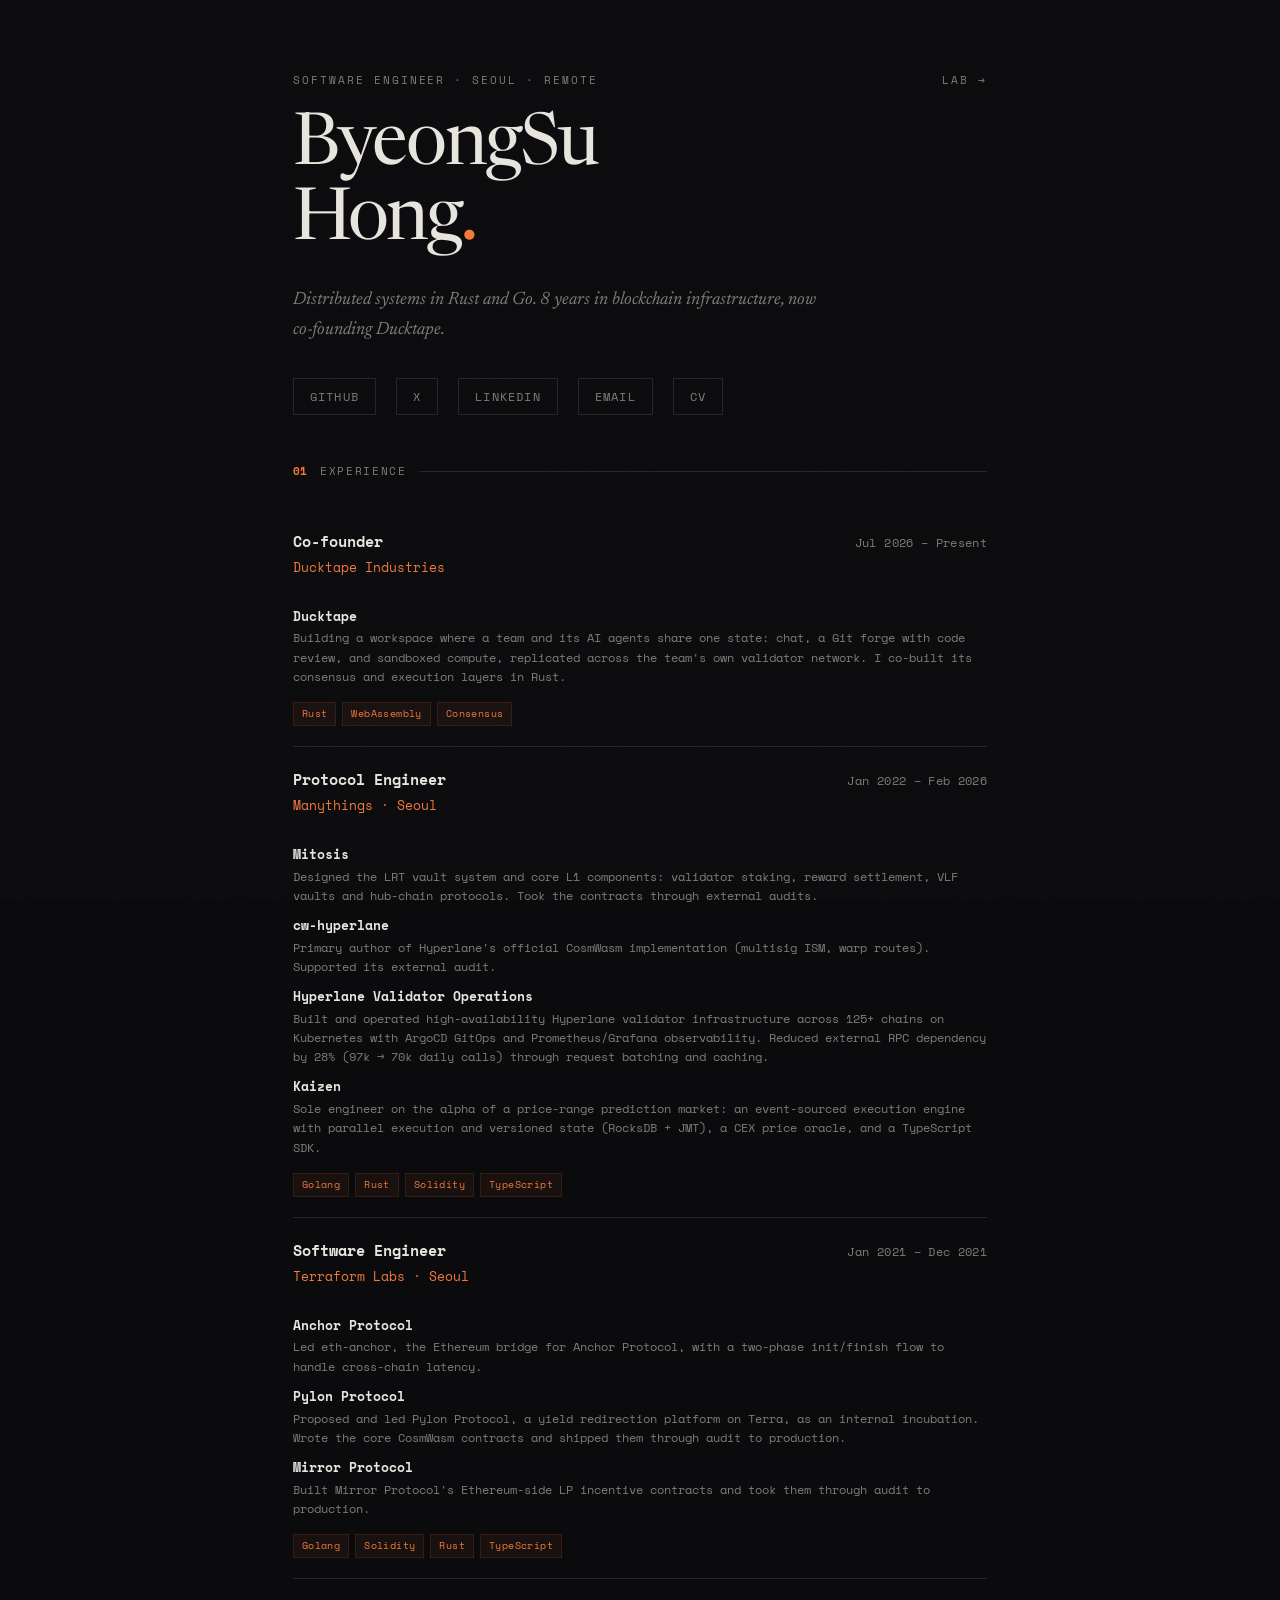
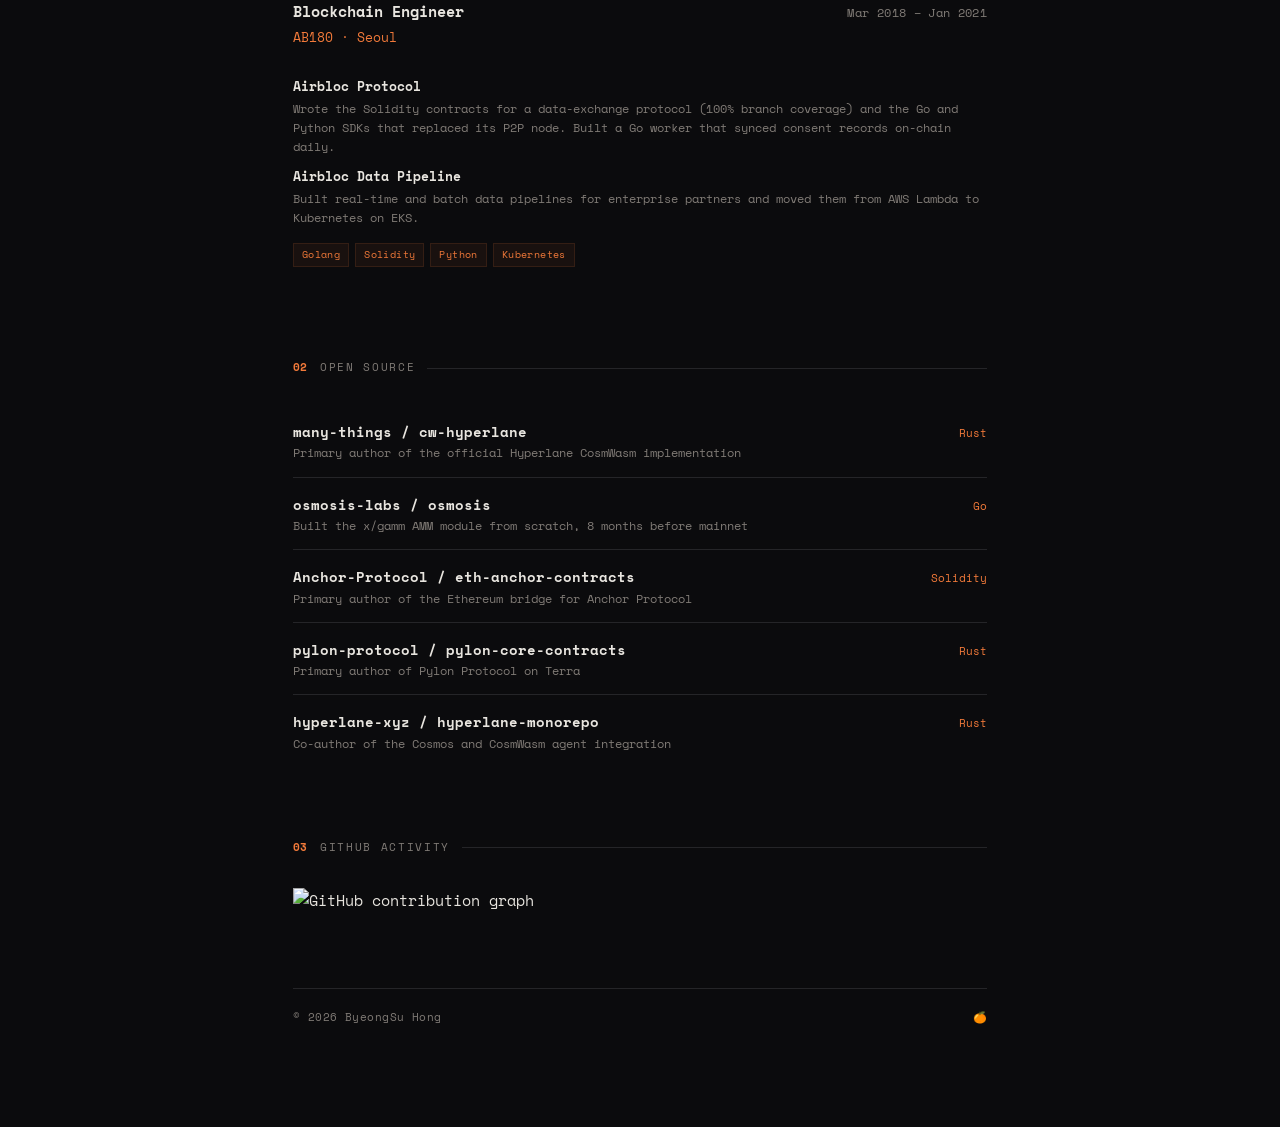
==== commit 1899c6ab: "Drop TVL and liquidity figures, keep experience technical" ====
--- a/index.html
+++ b/index.html
@@ -74,7 +74,7 @@
       <div class="exp-company">Manythings · Seoul</div>
       <div class="exp-projects">
         <div class="exp-project-name">Mitosis</div>
-        <div class="exp-desc">Designed the LRT vault system (up to $100M in initial liquidity) and core L1 components: validator staking, reward settlement, VLF vaults and hub-chain protocols. Took the contracts through external audits.</div>
+        <div class="exp-desc">Designed the LRT vault system and core L1 components: validator staking, reward settlement, VLF vaults and hub-chain protocols. Took the contracts through external audits.</div>
         <div class="exp-project-name">cw-hyperlane</div>
         <div class="exp-desc">Primary author of Hyperlane's official CosmWasm implementation (multisig ISM, warp routes). Supported its external audit.</div>
         <div class="exp-project-name">Hyperlane Validator Operations</div>
@@ -95,11 +95,11 @@
       <div class="exp-company">Terraform Labs · Seoul</div>
       <div class="exp-projects">
         <div class="exp-project-name">Anchor Protocol</div>
-        <div class="exp-desc">Led eth-anchor, the Ethereum bridge for Anchor Protocol ($16B+ peak TVL).</div>
+        <div class="exp-desc">Led eth-anchor, the Ethereum bridge for Anchor Protocol, with a two-phase init/finish flow to handle cross-chain latency.</div>
         <div class="exp-project-name">Pylon Protocol</div>
-        <div class="exp-desc">Proposed and led Pylon Protocol, a yield redirection platform on Terra, as an internal incubation. Wrote the core CosmWasm contracts and shipped them through audit to $200M+ peak TVL.</div>
+        <div class="exp-desc">Proposed and led Pylon Protocol, a yield redirection platform on Terra, as an internal incubation. Wrote the core CosmWasm contracts and shipped them through audit to production.</div>
         <div class="exp-project-name">Mirror Protocol</div>
-        <div class="exp-desc">Built Mirror Protocol's Ethereum-side LP incentive contracts ($100M+ in assets) and took them through audit to production.</div>
+        <div class="exp-desc">Built Mirror Protocol's Ethereum-side LP incentive contracts and took them through audit to production.</div>
       </div>
       <div class="exp-tags">
         <span class="exp-tag">Golang</span><span class="exp-tag">Solidity</span><span class="exp-tag">Rust</span><span class="exp-tag">TypeScript</span>
